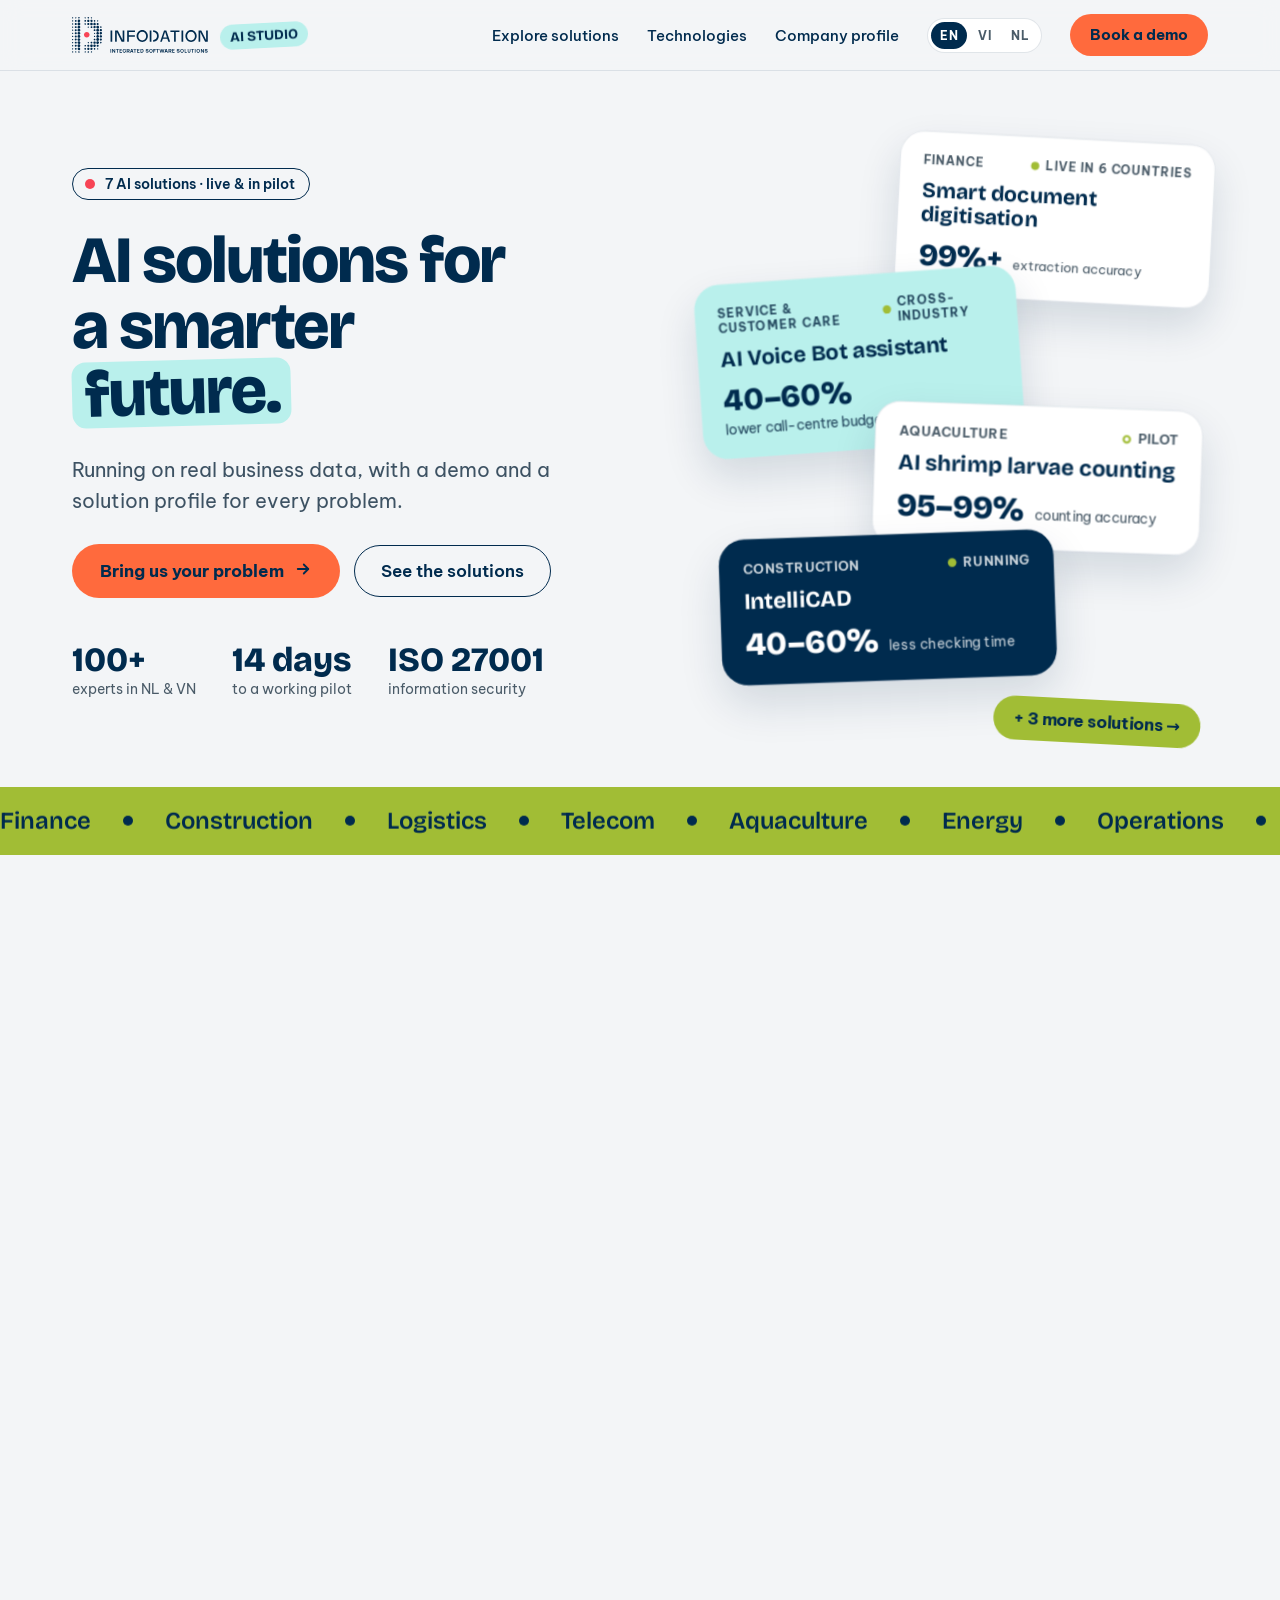
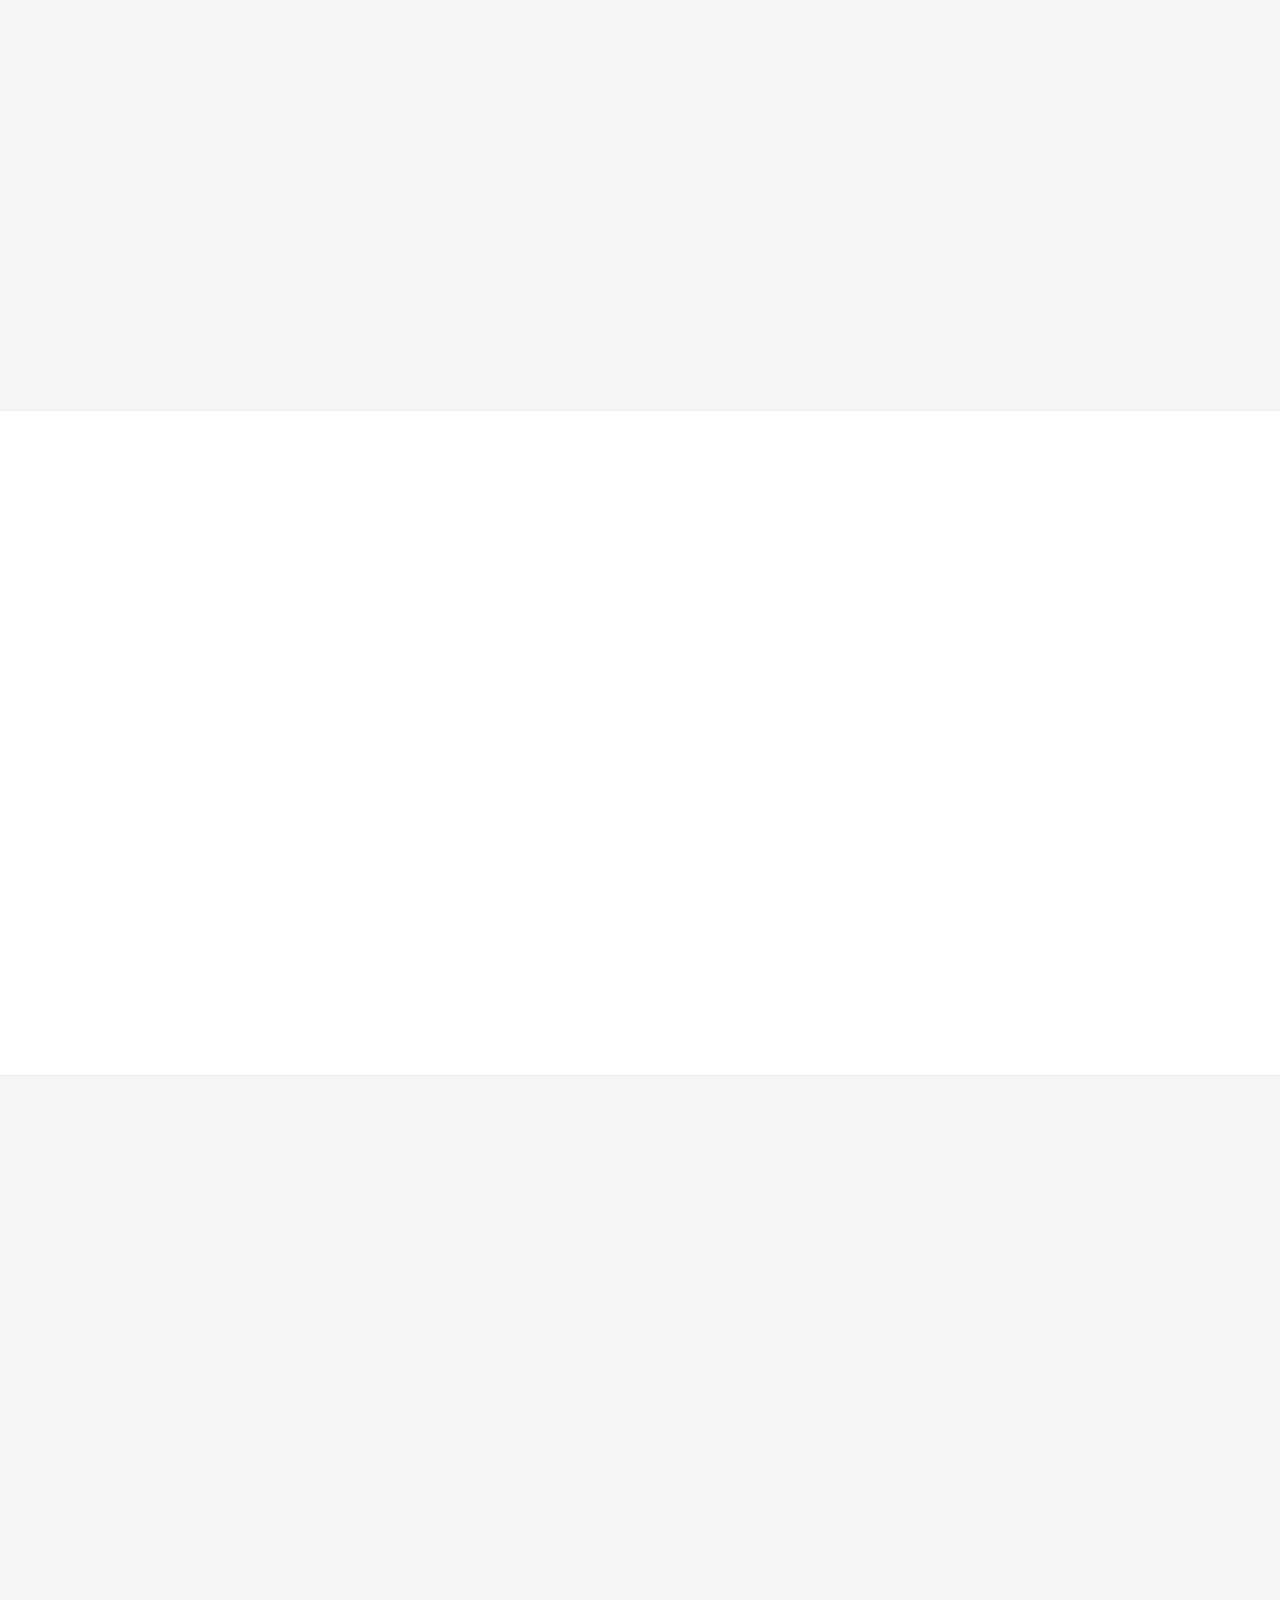
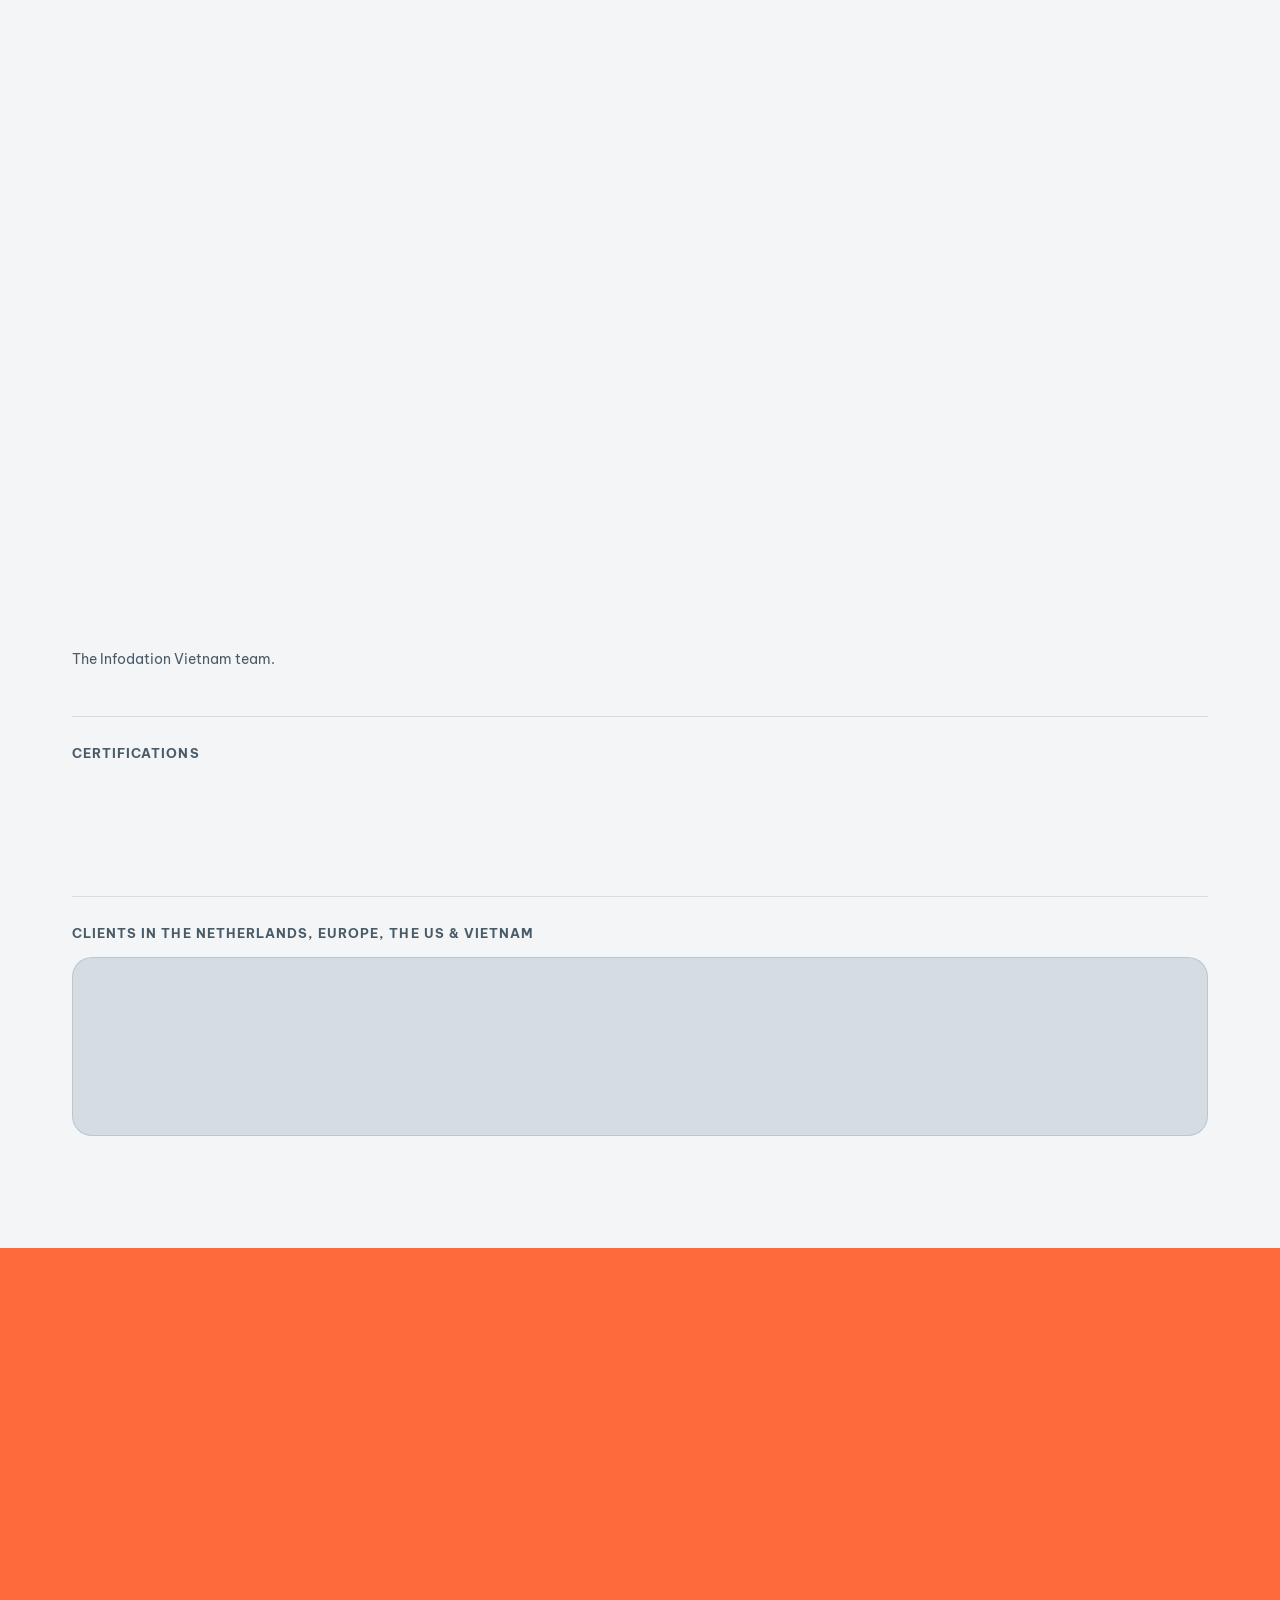
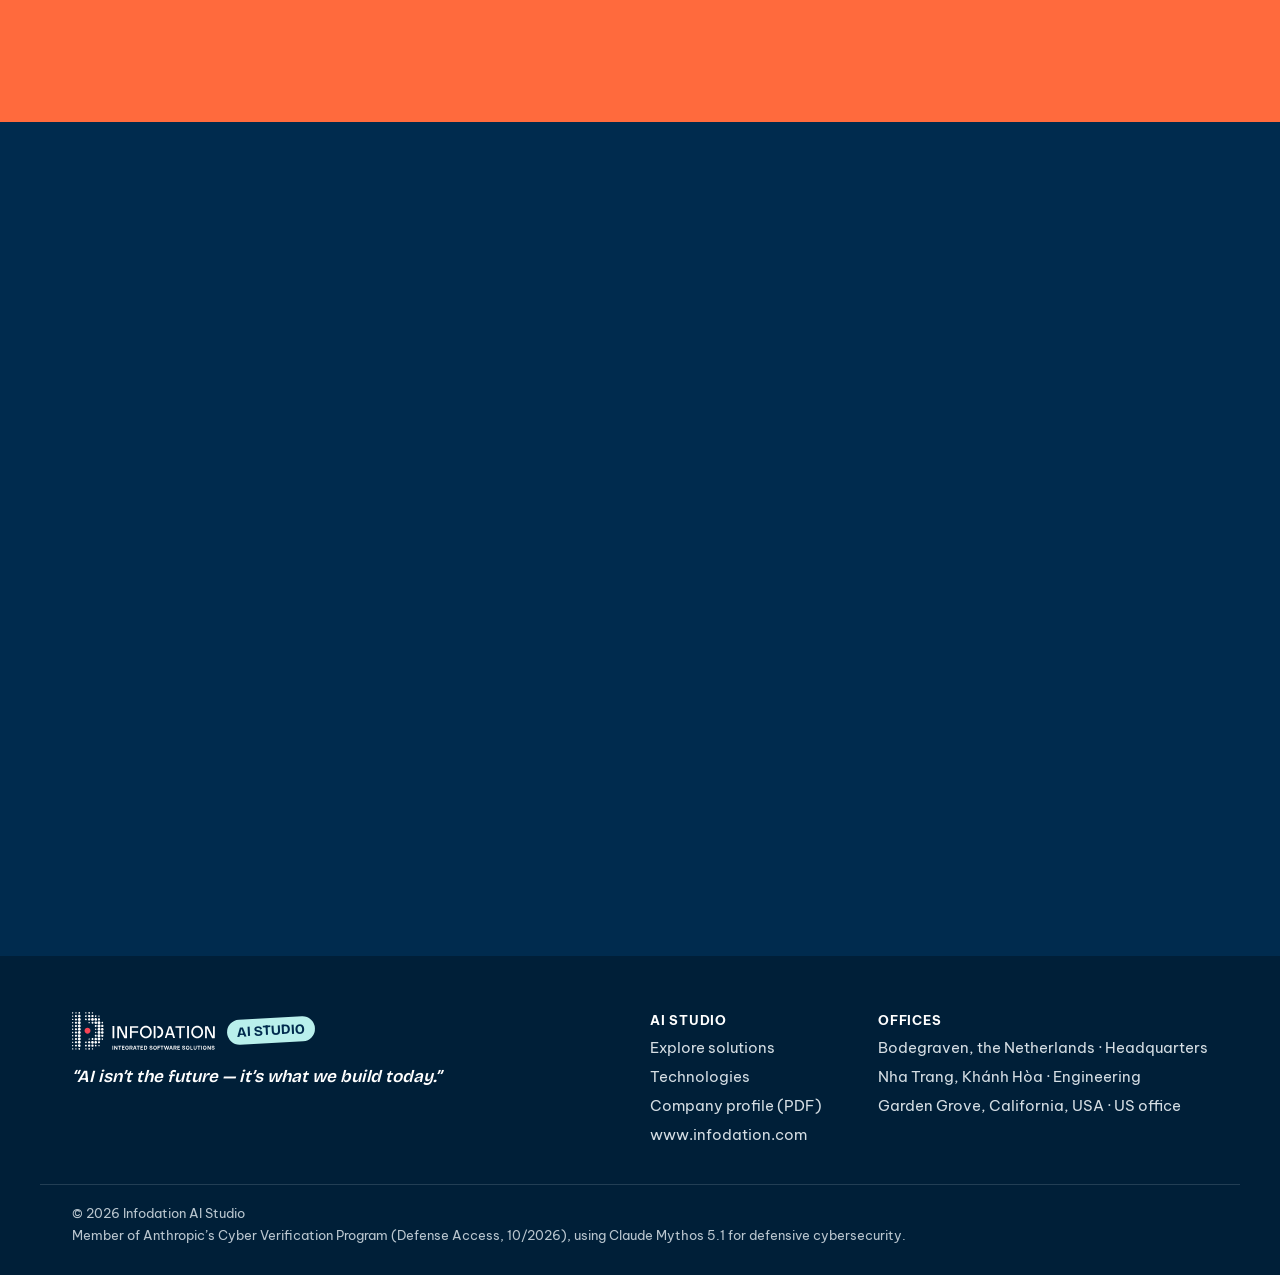
==== index.html @ 7009d22e "Infodation AI Studio website Static multi-page site built from the Redesign 3 design: home, solution" ====
<!DOCTYPE html>
<html lang="en" data-root="">
<head>
<meta charset="utf-8">
<meta name="viewport" content="width=device-width, initial-scale=1">
<title data-i18n="meta.home">Infodation AI Studio</title>
<meta name="description" data-i18n-attr="content:meta.desc" content="">
<link rel="preconnect" href="https://fonts.googleapis.com">
<link rel="preconnect" href="https://fonts.gstatic.com" crossorigin>
<link rel="stylesheet" href="https://fonts.googleapis.com/css2?family=Be+Vietnam+Pro:wght@400;500;600;700&family=Bricolage+Grotesque:opsz,wght@12..96,400;12..96,600;12..96,700;12..96,800&family=JetBrains+Mono:wght@500;700&display=swap">
<link rel="stylesheet" href="assets/css/main.css">
<script src="assets/js/palettes.js"></script>
<script src="assets/js/config.js"></script>
<script src="assets/js/theme.js"></script>
</head>
<body>
<div class="page">
<div data-layout="header"></div>

<main id="main">
<!-- HERO -->
<section id="top" class="wrap hero">
  <div class="hero-copy">
    <div class="badge intro" style="--i:0"><span class="dot"></span><span data-i18n="hero.badge" data-i18n-vars='{"n":7}'></span></div>
    <h1 class="h1 intro" style="--i:1" data-i18n="hero.title"></h1>
    <p class="hero-lead intro" style="--i:2" data-i18n="hero.lead"></p>
    <div class="row intro" style="--i:3">
      <a href="#contact" class="btn btn-accent btn-lg"><span data-i18n="hero.cta"></span><span data-icon="arrow"></span></a>
      <a href="#solutions" class="btn btn-outline btn-lg" data-i18n="hero.cta2"></a>
    </div>
    <div class="stats intro" style="--i:4">
      <div><div class="stat-v" data-i18n="hero.s1v"></div><div class="stat-l" data-i18n="hero.s1l"></div></div>
      <div><div class="stat-v" data-i18n="hero.s2v"></div><div class="stat-l" data-i18n="hero.s2l"></div></div>
      <div><div class="stat-v" data-i18n="hero.s3v"></div><div class="stat-l" data-i18n="hero.s3l"></div></div>
    </div>
  </div>
  <div class="stack" data-stack data-i18n-attr="aria-label:hero.stackLabel" role="group">
    <div class="stack-inner" id="hero-stack"></div>
  </div>
</section>

<!-- INDUSTRY MARQUEE -->
<section class="mq" data-i18n-attr="aria-label:industriesLabel" data-asm="unfold" data-asm-start="1.05" data-asm-end=".8">
  <div class="mq-track" id="marquee"></div>
</section>

<!-- PROBLEM → SOLUTION -->
<section id="solutions" class="wrap sec">
  <div class="sec-head">
    <h2 class="h2" data-split data-i18n="problem.title"></h2>
    <p class="lead" data-asm="right" data-i18n="problem.lead"></p>
  </div>
  <div class="grid-cards asm-stage" id="home-cards" data-asm-stagger=".09"></div>
  <div class="bar-cta" data-asm="rise">
    <span data-i18n="problem.seeAll" data-i18n-vars='{"n":7}'></span>
    <a href="solutions.html" class="btn btn-ink btn-md" data-i18n="problem.explore"></a>
  </div>
</section>

<!-- HOW WE WORK -->
<section id="how" class="band-white">
  <div class="wrap sec" style="gap:56px">
    <div class="sec-head">
      <h2 class="h2" data-split data-i18n="how.title"></h2>
      <p class="lead" style="max-width:420px;flex:1 1 340px" data-asm="right" data-i18n="how.lead"></p>
    </div>
    <ol class="steps asm-stage" id="steps" data-asm-stagger=".1"></ol>
  </div>
</section>

<!-- COMPANY PROFILE -->
<section id="profile" class="wrap sec">
  <div class="profile-row">
    <div class="profile-copy">
      <span class="eyebrow" data-asm="rise" data-i18n="profile.eyebrow"></span>
      <h2 class="h2" data-split data-i18n="profile.title"></h2>
      <p data-asm="rise" data-i18n="profile.lead"></p>
      <div class="partners asm-stage" id="partners" data-asm-stagger=".07"></div>
    </div>
    <div class="doc-card lift" data-asm="right" data-tilt="5">
      <a class="doc-cover" id="doc-cover" data-doc="company-profile" target="_blank" rel="noopener" data-asm="book" data-asm-delay=".25">
        <img src="assets/img/company-profile-cover.jpg" width="170" height="240" data-i18n-attr="alt:profile.coverAlt" alt="">
      </a>
      <div class="doc-copy">
        <span class="doc-title" data-i18n="profile.cardTitle"></span>
        <span class="doc-text" data-i18n="profile.cardText"></span>
        <div class="row" style="gap:10px;padding-top:4px">
          <a class="btn btn-accent btn-sm" id="doc-view" data-doc="company-profile" target="_blank" rel="noopener" data-i18n="profile.viewOnline"></a>
          <a class="btn btn-ghost btn-sm" id="doc-dl" data-doc="company-profile" download><span data-i18n="profile.download"></span><span data-doc-size="company-profile"></span></a>
        </div>
      </div>
    </div>
  </div>

  <div class="offices asm-stage" data-asm-stagger=".22">
    <div class="office" data-asm="swingL" data-asm-end=".55"><span data-icon="pin"></span><div><div class="office-n" data-i18n="how.o1n"></div><div class="office-s" data-i18n="how.o1s"></div></div></div>
    <div class="office" data-asm="zoom" data-asm-end=".55"><span data-icon="pin"></span><div><div class="office-n" data-i18n="how.o2n"></div><div class="office-s" data-i18n="how.o2s"></div></div></div>
    <div class="office" data-asm="swing" data-asm-end=".55"><span data-icon="pin"></span><div><div class="office-n" data-i18n="how.o3n"></div><div class="office-s" data-i18n="how.o3s"></div></div></div>
  </div>

  <figure class="team">
    <img src="assets/img/team.jpg" width="1889" height="839" loading="lazy" data-asm="screen" data-asm-end=".45" data-i18n-attr="alt:profile.teamAlt" alt="">
    <figcaption data-i18n="profile.caption"></figcaption>
  </figure>

  <div class="sub-block">
    <span class="eyebrow" data-i18n="profile.certs"></span>
    <div class="certs" id="certs" data-asm-stagger=".08"></div>
  </div>

  <div class="sub-block">
    <span class="eyebrow" data-i18n="profile.clients"></span>
    <div class="clients" id="clients" data-asm-stagger=".04"></div>
  </div>
</section>

<!-- VISION · MISSION · TAGLINE -->
<section class="vision">
  <div class="wrap inner">
    <div style="flex:1 1 480px;display:flex;flex-direction:column;gap:28px">
      <p class="tagline" data-split data-i18n="vision.tagline"></p>
      <a href="#contact" class="btn btn-ink btn-lg" style="align-self:flex-start" data-asm="rise" data-i18n="vision.cta"></a>
    </div>
    <div class="asm-stage" style="flex:1 1 420px;display:flex;flex-direction:column;gap:32px" data-asm-stagger=".12">
      <div class="vm" data-asm="swing"><span class="vm-t" data-i18n="vision.vT"></span><span class="vm-x" data-i18n="vision.vX"></span></div>
      <div class="vm" data-asm="swing"><span class="vm-t" data-i18n="vision.mT"></span><span class="vm-x" data-i18n="vision.mX"></span></div>
    </div>
  </div>
</section>

<!-- CTA + FORM -->
<section id="contact" class="contact">
  <div class="wrap inner">
    <div class="contact-copy">
      <h2 class="h2" data-split data-i18n="contact.title"></h2>
      <p data-asm="rise" data-i18n="contact.lead"></p>
      <ul class="checks asm-stage" data-asm-stagger=".1">
        <li data-asm="left"><span data-icon="check"></span><span data-i18n="contact.b1"></span></li>
        <li data-asm="left"><span data-icon="check"></span><span data-i18n="contact.b2"></span></li>
        <li data-asm="left"><span data-icon="check"></span><span data-i18n="contact.b3"></span></li>
      </ul>
      <div class="reach" data-asm="rise">
        <div><div class="reach-l" data-i18n="contact.email"></div><a href="mailto:sales@infodation.com">sales@infodation.com</a></div>
        <div><div class="reach-l" data-i18n="contact.phone"></div><a href="tel:+842583526477">(+84) 25 8352 6477</a></div>
      </div>
    </div>

    <form class="form" id="contact-form" novalidate data-asm="right" data-asm-end=".5">
      <h3 data-i18n="contact.formTitle"></h3>
      <label><span data-i18n="contact.name"></span><input type="text" name="name" autocomplete="name" required></label>
      <label><span data-i18n="contact.workEmail"></span><input type="email" name="email" autocomplete="email" required></label>
      <label><span data-i18n="contact.problem"></span><select name="problem" id="problem-select"></select></label>
      <label><span data-i18n="contact.bottleneck"></span><textarea name="bottleneck" rows="4"></textarea></label>
      <div class="form-msg" role="status" aria-live="polite"></div>
      <button type="submit" class="btn btn-accent" data-i18n="contact.submit"></button>
      <span class="form-note" data-i18n="contact.note"></span>
    </form>
  </div>
</section>
</main>

<div data-layout="footer"></div>
</div>

<script src="assets/js/i18n/en.js"></script>
<script src="assets/js/i18n/vi.js"></script>
<script src="assets/js/i18n/nl.js"></script>
<script src="assets/js/i18n.js"></script>
<script src="assets/js/data/solutions.js"></script>
<script src="assets/js/docs.js"></script>
<script src="assets/js/layout.js"></script>
<script src="assets/js/motion.js"></script>
<script src="assets/js/pages/home.js"></script>
<script src="assets/js/app.js"></script>
</body>
</html>
---- assets/css/main.css ----
/* Infodation AI Studio — styles transcribed from "Redesign 3".
 * Colors come from CSS variables set by theme.js (defaults below = original design).
 */
:root {
  --ink: #002B4E; --ink-rgb: 0,43,78; --accent: #FF6A3D; --pop: #B9F0EC; --note: #F74455; --live: #A1BD35;
  --bg: #F3F5F7; --surface: #FFFFFF; --ink-deep: #001F38;
  --text-2: #3D5263; --text-3: #4A5B68; --pop-text: #24485F;
  --on-ink-1: #D5DEE4; --on-ink-2: #C9D3DA; --on-ink-3: #B9C6CF; --chip: #E6EBEF; --client: #5A6B78;
  --line: rgba(var(--ink-rgb), .10);
  --line-2: rgba(var(--ink-rgb), .12);
  --line-3: rgba(var(--ink-rgb), .08);
  --shadow: 0 18px 40px rgba(var(--ink-rgb), .14);
  /* blueprint (solution pages) */
  --bp: #0E1A27; --bp-2: #13202E; --bp-text: #EAF0F6; --bp-m1: #C3CFDB; --bp-m2: #A7B6C6; --bp-m3: #7F93A8;
  --amber: #F5B13D; --blue: #3D63FF; --rust: #C2451F; --bp-grid: rgba(140,175,220,.07); --bp-line: rgba(140,175,220,.28);
  --f-display: 'Bricolage Grotesque', system-ui, sans-serif;
  --f-body: 'Be Vietnam Pro', system-ui, sans-serif;
  --f-mono: 'JetBrains Mono', ui-monospace, monospace;
}

*, *::before, *::after { box-sizing: border-box; }
html { scroll-behavior: smooth; -webkit-text-size-adjust: 100%; }
body { margin: 0; background: var(--bg); color: var(--ink); font-family: var(--f-body); min-height: 100vh; }
body.bp-page { background: var(--bp); }
img { max-width: 100%; }
[hidden] { display: none !important; }
[id] { scroll-margin-top: 88px; }
h1, h2, h3 { text-wrap: balance; }
p, span, strong, li { text-wrap: pretty; }
a { color: var(--ink); }
a:hover { color: var(--ink-deep); }
a:focus-visible, button:focus-visible, input:focus-visible, select:focus-visible, textarea:focus-visible {
  outline: 2.5px solid var(--accent); outline-offset: 3px; border-radius: 10px;
}
.sr-only { position: absolute; width: 1px; height: 1px; overflow: hidden; clip: rect(0 0 0 0); white-space: nowrap; }
.skip { position: absolute; left: 16px; top: -60px; z-index: 100; background: var(--accent); color: var(--ink); padding: 10px 16px; border-radius: 999px; font-weight: 700; text-decoration: none; }
.skip:focus { top: 12px; }

.page { font-family: var(--f-body); color: var(--ink); background: var(--bg); min-height: 100vh; overflow-x: clip; }
.wrap { max-width: 1200px; margin: 0 auto; padding-left: 32px; padding-right: 32px; }
.display { font-family: var(--f-display); }
.mono { font-family: var(--f-mono); }

/* ---------- type ---------- */
.h1 { margin: 0; font-family: var(--f-display); font-weight: 800; font-size: clamp(42px, 5.2vw, 66px); line-height: 1; letter-spacing: -.03em; }
.h2 { margin: 0; font-family: var(--f-display); font-weight: 800; font-size: clamp(34px, 4vw, 52px); line-height: 1.04; letter-spacing: -.025em; }
.h2-sm { margin: 0; font-family: var(--f-display); font-weight: 800; font-size: clamp(30px, 3.4vw, 44px); line-height: 1.06; letter-spacing: -.02em; }
.lead { margin: 0; font-size: 17px; line-height: 1.6; color: var(--text-2); }
.eyebrow { font-size: 13px; font-weight: 700; letter-spacing: .08em; text-transform: uppercase; color: var(--text-3); }
.hl { background: var(--pop); padding: 0 10px; border-radius: 12px; -webkit-box-decoration-break: clone; box-decoration-break: clone; }
.hl-hero { background: var(--pop); padding: 0 12px; border-radius: 14px; display: inline-block; rotate: -1.5deg; }
.c-pop { color: var(--pop); }
.c-accent { color: var(--accent); }

/* ---------- buttons ---------- */
.btn { text-decoration: none; font-weight: 700; border-radius: 999px; display: inline-flex; align-items: center; gap: 10px; transition: transform .2s ease, translate .2s ease, rotate .2s ease; border: 0; cursor: pointer; font-family: inherit; line-height: 1.2; }
.btn:hover { translate: 0 -2px; rotate: -1deg; }
.btn-accent { background: var(--accent); color: var(--ink); }
.btn-accent:hover { color: var(--ink); }
.btn-ink { background: var(--ink); color: #FFFFFF; }
.btn-ink:hover { color: #FFFFFF; }
.btn-live { background: var(--live); color: var(--ink); }
.btn-white { background: #FFFFFF; color: var(--bp); }
.btn-outline { color: var(--ink); font-weight: 600; border: 1.5px solid var(--ink); background: transparent; }
.btn-ghost { color: #FFFFFF; font-weight: 600; border: 1.5px solid rgba(255,255,255,.5); background: transparent; }
.btn-ghost:hover { color: #FFFFFF; }
.btn-lg { font-size: 17px; padding: 16px 28px; }
.btn-outline.btn-lg { padding: 15px 26px; }
.btn-md { font-size: 16px; padding: 13px 22px; }
.btn-sm { font-size: 15px; padding: 11px 18px; }
.btn-ghost.btn-sm { padding: 10px 16px; }
.btn-nav { font-size: 15px; padding: 12px 20px; }

/* ---------- header ---------- */
.site-header { position: sticky; top: 0; z-index: 30; background: rgba(243,245,247,.92); background: color-mix(in srgb, var(--bg) 92%, transparent); border-bottom: 1px solid var(--line); -webkit-backdrop-filter: blur(10px); backdrop-filter: blur(10px); }
.site-header .bar { display: flex; flex-wrap: wrap; align-items: center; justify-content: space-between; gap: 16px; padding-top: 14px; padding-bottom: 14px; }
.brand { display: flex; align-items: center; gap: 12px; text-decoration: none; }
.brand img { height: 36px; width: auto; display: block; }
.studio-tag { font-family: var(--f-display); font-weight: 700; font-size: 14px; color: var(--ink); background: var(--pop); padding: 4px 10px; border-radius: 999px; rotate: -3deg; display: inline-block; white-space: nowrap; }
.footer .studio-tag, .bp-header .studio-tag { color: #002B4E; background: #B9F0EC; }
.main-nav { display: flex; flex-wrap: wrap; align-items: center; gap: 28px; font-size: 15px; font-weight: 500; }
.main-nav > a:not(.btn) { text-decoration: none; }
.main-nav > a[aria-current="page"], .main-nav > a[aria-current="location"] { font-weight: 700; border-bottom: 2px solid var(--accent); padding-bottom: 2px; }
.lang { display: inline-flex; align-items: center; gap: 2px; padding: 3px; border-radius: 999px; border: 1.5px solid var(--line-2); background: var(--surface); }
.lang button { font: inherit; font-size: 12px; font-weight: 700; letter-spacing: .04em; border: 0; background: transparent; color: var(--text-3); padding: 6px 9px; border-radius: 999px; cursor: pointer; }
.lang button[aria-pressed="true"] { background: var(--ink); color: #FFFFFF; }
.menu-btn { display: none; font: inherit; font-weight: 700; font-size: 14px; border: 1.5px solid var(--ink); border-radius: 999px; background: transparent; color: var(--ink); padding: 9px 14px; cursor: pointer; }

/* blueprint header */
.bp-header { background: rgba(14,26,39,.94); border-bottom: 1px solid rgba(140,175,220,.16); }
.bp-header .brand img { height: 34px; }
.bp-header .main-nav { gap: 26px; }
.bp-header .main-nav > a:not(.btn) { color: var(--bp-text); }
.bp-header .main-nav > a.back { color: var(--bp-m1); }
.bp-header .btn-accent { color: var(--bp); }
.bp-header .lang { background: transparent; border-color: rgba(255,255,255,.25); }
.bp-header .lang button { color: var(--bp-m1); }
.bp-header .lang button[aria-pressed="true"] { background: #FFFFFF; color: var(--bp); }
.bp-header .menu-btn { color: #FFFFFF; border-color: rgba(255,255,255,.5); }

@media (max-width: 920px) {
  .menu-btn { display: inline-flex; }
  .main-nav { display: none; width: 100%; flex-direction: column; align-items: flex-start; gap: 16px; padding: 8px 0 12px; }
  .site-header.open .main-nav { display: flex; }
}

/* ---------- hero (home) ---------- */
.hero { display: flex; flex-wrap: wrap; gap: 56px; align-items: center; padding-top: 72px; padding-bottom: 64px; }
.hero-copy { flex: 1 1 520px; min-width: 0; display: flex; flex-direction: column; gap: 28px; }
.badge { display: inline-flex; align-self: flex-start; align-items: center; gap: 10px; border: 1.5px solid var(--ink); border-radius: 999px; padding: 6px 14px 6px 8px; font-size: 14px; font-weight: 600; }
.dot { width: 10px; height: 10px; border-radius: 999px; display: inline-block; flex: none; }
.badge .dot { background: var(--note); margin-left: 4px; }
.hero-lead { margin: 0; font-size: 20px; line-height: 1.55; max-width: 540px; color: var(--text-2); }
.row { display: flex; flex-wrap: wrap; gap: 14px; align-items: center; }
.stats { display: flex; flex-wrap: wrap; gap: 36px; padding-top: 12px; }
.stat-v { font-family: var(--f-display); font-weight: 800; font-size: 34px; }
.stat-l { font-size: 14px; color: var(--text-3); }

.stack { flex: 1 1 440px; min-width: 0; position: relative; height: 580px; perspective: 1400px; }
.stack-inner { position: absolute; inset: 0; transform-style: preserve-3d; }
.scard { position: absolute; width: 62%; min-width: 230px; text-decoration: none; border-radius: 24px; padding: 20px 22px; box-shadow: var(--shadow); display: flex; flex-direction: column; gap: 10px; color: var(--ink); background: var(--surface); border: 1px solid var(--line); transition: box-shadow .25s ease; }
.scard:hover { box-shadow: 0 30px 60px rgba(var(--ink-rgb), .22); }
.scard.c1 { top: 0; right: 0; rotate: 3deg; z-index: 1; }
.scard.c2 { top: 138px; left: 0; rotate: -4deg; z-index: 2; background: var(--pop); border: 0; }
.scard.c3 { top: 264px; right: 4%; rotate: 2deg; z-index: 3; }
.scard.c4 { top: 384px; left: 6%; rotate: -2deg; z-index: 4; background: var(--ink); color: #FFFFFF; border: 0; }
.scard.c4:hover { color: #FFFFFF; }
.scard-top { display: flex; justify-content: space-between; align-items: center; gap: 10px; font-size: 12px; font-weight: 700; letter-spacing: .06em; text-transform: uppercase; color: var(--text-3); }
.c2 .scard-top, .c2 .scard-lab { color: var(--pop-text); }
.c4 .scard-top, .c4 .scard-lab { color: var(--on-ink-2); }
.scard-status { display: inline-flex; align-items: center; gap: 6px; }
.scard-status .dot { width: 8px; height: 8px; background: var(--live); }
.scard-status .dot.ring { background: transparent; border: 2px solid var(--live); }
.scard-name { font-family: var(--f-display); font-weight: 700; font-size: 21px; line-height: 1.15; }
.scard-metric { display: flex; flex-wrap: wrap; align-items: baseline; gap: 2px 10px; }
.scard-v { font-family: var(--f-display); font-weight: 800; font-size: 30px; white-space: nowrap; }
.scard-lab { font-size: 13px; color: var(--text-3); }
.stack-more { position: absolute; bottom: 8px; right: 6%; z-index: 5; rotate: 3deg; }

/* ---------- marquee ---------- */
.mq { overflow: hidden; background: var(--live); color: var(--ink); padding: 20px 0; transform-origin: 50% 0; }
.mq-track { display: flex; width: max-content; animation: mq 38s linear infinite; }
.mq:hover .mq-track { animation-play-state: paused; }
.mq-set { display: flex; align-items: center; gap: 32px; padding-right: 32px; font-family: var(--f-display); font-weight: 600; font-size: 24px; white-space: nowrap; }
.mq-set .dot { background: var(--ink); }
@keyframes mq { to { transform: translateX(-50%); } }

/* ---------- sections ---------- */
.sec { padding-top: 112px; padding-bottom: 112px; display: flex; flex-direction: column; gap: 48px; }
.sec-head { display: flex; flex-wrap: wrap; gap: 24px 48px; align-items: flex-end; justify-content: space-between; }
.sec-head > .h2 { flex: 1 1 560px; }
.sec-head > .lead { flex: 1 1 320px; max-width: 380px; }
.sec-head > .lead strong { color: var(--ink); display: block; margin-top: 10px; }
.band-white { background: var(--surface); border-top: 1px solid var(--line-3); border-bottom: 1px solid var(--line-3); }

.grid-cards { display: grid; grid-template-columns: repeat(auto-fit, minmax(300px, 1fr)); gap: 16px; }
.grid-fill { display: grid; grid-template-columns: repeat(auto-fill, minmax(300px, 1fr)); gap: 16px; }

/* featured card */
.featured { grid-column: 1 / -1; background: var(--ink); color: #FFFFFF; border-radius: 32px; padding: 36px; display: flex; flex-wrap: wrap; gap: 32px 48px; align-items: center; position: relative; }
.featured-copy { flex: 1 1 340px; display: flex; flex-direction: column; gap: 14px; }
.meta { display: flex; flex-wrap: wrap; gap: 10px; align-items: center; font-size: 12px; font-weight: 700; letter-spacing: .06em; text-transform: uppercase; color: var(--text-3); }
.featured .meta { color: var(--on-ink-2); }
.num { font-family: var(--f-display); font-weight: 800; font-size: 20px; color: var(--note); letter-spacing: 0; }
.pill-live { background: var(--live); color: var(--ink); padding: 4px 10px; border-radius: 999px; }
.featured h3 { margin: 0; font-family: var(--f-display); font-weight: 800; font-size: 44px; line-height: 1; }
.featured p { margin: 0; font-size: 17px; line-height: 1.5; color: var(--on-ink-1); }
.featured p strong { color: #FFFFFF; display: block; margin-top: 6px; }
.featured .link-light { color: #FFFFFF; font-weight: 600; font-size: 15px; }
.featured-stats { flex: 1 1 440px; display: grid; grid-template-columns: repeat(3, minmax(0, 1fr)); gap: 10px; transform-style: preserve-3d; }
.fstat { background: rgba(255,255,255,.08); border-radius: 18px; padding: 18px 16px; display: flex; flex-direction: column; gap: 6px; }
.fstat-v { font-family: var(--f-display); font-weight: 800; font-size: 30px; white-space: nowrap; }
.fstat-l { font-size: 13px; line-height: 1.4; color: var(--on-ink-2); }

/* solution card */
.card { background: var(--surface); color: var(--ink); border: 1px solid var(--line); border-radius: 24px; padding: 24px; display: flex; flex-direction: column; gap: 10px; min-height: 230px; position: relative; text-decoration: none; }
.card.tall { min-height: 250px; }
.card.dark { background: var(--ink); color: #FFFFFF; }
.card.dark .meta, .card.dark .card-pain, .card.dark .chip-lab, .card.dark .pending { color: var(--on-ink-2); }
.card h2, .card h3 { margin: 0; font-family: var(--f-display); font-weight: 800; font-size: 23px; line-height: 1.15; }
.card-pain { margin: 0; font-size: 15px; line-height: 1.5; color: var(--text-2); }
.card-foot { margin-top: auto; padding-top: 14px; border-top: 1px solid var(--line-3); display: flex; flex-wrap: wrap; justify-content: space-between; align-items: center; gap: 10px; }
.card.dark .card-foot { border-top-color: rgba(255,255,255,.14); }
.chip { display: inline-flex; align-items: baseline; gap: 6px; background: var(--bg); border-radius: 999px; padding: 6px 12px; }
.card.dark .chip { background: rgba(255,255,255,.10); }
.chip strong { font-family: var(--f-display); font-size: 17px; white-space: nowrap; }
.chip-lab { font-size: 12px; color: var(--text-3); }
.pending { font-size: 13px; color: var(--text-3); }
.card-cta { font-weight: 700; font-size: 15px; text-decoration: none; color: inherit; }
.card.dark .card-cta, .card.dark .card-cta:hover { color: #FFFFFF; }
.card-link::after { content: ''; position: absolute; inset: 0; border-radius: inherit; }

.lift { transition: translate .25s ease, rotate .25s ease, box-shadow .25s ease; }
.lift:hover { translate: 0 -4px; rotate: -.4deg; box-shadow: 0 16px 32px rgba(var(--ink-rgb), .12); }

.bar-cta { display: flex; flex-wrap: wrap; justify-content: space-between; align-items: center; gap: 16px; background: var(--surface); border: 1px solid var(--line); border-radius: 24px; padding: 22px 26px; }
.bar-cta > span { font-size: 17px; }

/* how we work */
.offices { display: flex; flex-wrap: wrap; justify-content: center; gap: 12px; margin-bottom: -24px; perspective: 1200px; }
.office { display: flex; align-items: center; gap: 10px; background: var(--surface); border: 1px solid var(--line); border-radius: 16px; padding: 12px 16px; }
.office-n { font-weight: 700; font-size: 15px; }
.office-s { font-size: 13px; color: var(--text-3); }
.steps { list-style: none; margin: 0; padding: 0; display: grid; grid-template-columns: repeat(auto-fit, minmax(240px, 1fr)); gap: 16px; }
.step { background: var(--bg); border-radius: 24px; padding: 26px; display: flex; flex-direction: column; gap: 12px; }
.step-top { display: flex; justify-content: space-between; align-items: center; }
.step-n { width: 44px; height: 44px; border-radius: 999px; background: var(--live); color: var(--ink); font-family: var(--f-display); font-weight: 800; font-size: 18px; display: inline-flex; align-items: center; justify-content: center; }
.step-t { font-size: 13px; font-weight: 700; background: var(--chip); color: var(--ink); padding: 6px 12px; border-radius: 999px; }
.step-t.pop { background: var(--pop); }
.step h3 { margin: 0; font-family: var(--f-display); font-weight: 800; font-size: 26px; }
.step h3 span { font-weight: 500; font-size: 18px; color: var(--text-3); }
.step p { margin: 0; font-size: 15px; line-height: 1.55; color: var(--text-2); }

/* profile */
.profile-row { display: flex; flex-wrap: wrap; gap: 48px 64px; align-items: center; }
.profile-copy { flex: 1 1 520px; min-width: 0; display: flex; flex-direction: column; gap: 22px; }
.profile-copy > p { margin: 0; font-size: 18px; line-height: 1.6; color: var(--text-2); max-width: 540px; }
.partners { display: flex; flex-wrap: wrap; gap: 10px; }
.partner { background: var(--surface); border: 1px solid var(--line-2); border-radius: 999px; padding: 9px 16px; font-size: 14px; font-weight: 600; }
.doc-card { flex: 1 1 400px; min-width: 0; background: var(--ink); color: #FFFFFF; border-radius: 32px; padding: 32px; display: flex; flex-wrap: wrap; gap: 28px; align-items: center; perspective: 900px; }
.doc-cover { flex: 0 0 auto; display: block; border-radius: 10px; overflow: hidden; box-shadow: 0 18px 36px rgba(0,0,0,.35); rotate: -3deg; transform-origin: 0 50%; }
.doc-cover img { display: block; width: 170px; height: auto; }
.doc-copy { flex: 1 1 200px; display: flex; flex-direction: column; gap: 14px; }
.doc-title { font-family: var(--f-display); font-weight: 800; font-size: 26px; line-height: 1.1; }
.doc-text { font-size: 14px; line-height: 1.5; color: var(--on-ink-2); }
.team { margin: 0; display: flex; flex-direction: column; gap: 10px; perspective: 1600px; }
.team img { width: 100%; height: auto; aspect-ratio: 1889 / 839; object-fit: cover; border-radius: 32px; display: block; transform-origin: 50% 100%; }
.team figcaption { font-size: 14px; color: var(--text-3); }
.sub-block { display: flex; flex-direction: column; gap: 16px; border-top: 1px solid var(--line-2); padding-top: 28px; }
.certs { display: grid; grid-template-columns: repeat(auto-fit, minmax(200px, 1fr)); gap: 12px; perspective: 1000px; }
.cert { background: var(--surface); border: 1.5px solid rgba(var(--ink-rgb), .18); border-radius: 18px; padding: 16px 18px; display: flex; gap: 12px; align-items: center; }
.cert-n { font-weight: 700; font-size: 15px; }
.cert-s { font-size: 13px; color: var(--text-3); }
.clients { display: grid; grid-template-columns: repeat(5, minmax(0, 1fr)); gap: 1px; background: var(--line-2); border: 1px solid var(--line-2); border-radius: 20px; overflow: hidden; font-family: var(--f-display); font-weight: 700; font-size: 21px; color: var(--client); perspective: 900px; }
.clients > div { background: var(--bg); min-height: 88px; display: flex; align-items: center; justify-content: center; padding: 12px; text-align: center; transform-origin: 50% 0; backface-visibility: hidden; }
.clients > div.more { font-family: var(--f-body); font-weight: 600; font-size: 15px; color: var(--text-3); }
@media (max-width: 900px) { .clients { grid-template-columns: repeat(2, minmax(0, 1fr)); } }

/* vision band */
.vision { background: var(--accent); color: var(--ink); }
.vision .inner { padding-top: 112px; padding-bottom: 112px; display: flex; flex-wrap: wrap; gap: 48px 72px; align-items: center; }
.tagline { margin: 0; font-family: var(--f-display); font-weight: 800; font-size: clamp(48px, 7vw, 96px); line-height: .95; letter-spacing: -.035em; }
.vm { display: flex; flex-direction: column; gap: 8px; }
.vm-t { font-family: var(--f-display); font-weight: 800; font-size: 26px; }
.vm-x { font-size: 18px; line-height: 1.55; font-weight: 500; }

/* contact */
.contact { background: var(--ink); color: #FFFFFF; }
.contact .inner { padding-top: 112px; padding-bottom: 112px; display: flex; flex-wrap: wrap; gap: 56px; align-items: flex-start; }
.contact-copy { flex: 1 1 440px; display: flex; flex-direction: column; gap: 24px; }
.contact-copy .h2 { font-size: clamp(36px, 4vw, 54px); }
.contact-copy > p { margin: 0; font-size: 18px; line-height: 1.6; color: var(--on-ink-1); max-width: 480px; }
.contact-copy > p span { display: block; margin-top: 10px; }
.checks { list-style: none; margin: 0; padding: 0; display: flex; flex-direction: column; gap: 12px; font-size: 16px; }
.checks li { display: flex; gap: 12px; align-items: center; }
.reach { display: flex; flex-wrap: wrap; gap: 28px; padding-top: 16px; border-top: 1px solid rgba(255,255,255,.18); }
.reach-l { font-size: 13px; color: var(--on-ink-3); }
.reach a { color: #FFFFFF; font-weight: 600; font-size: 17px; text-decoration: none; }
.reach a:hover, .person a:hover { text-decoration: underline; }
.form { flex: 1 1 420px; background: var(--surface); color: var(--ink); border-radius: 28px; padding: 32px; display: flex; flex-direction: column; gap: 18px; }
.form h3 { margin: 0; font-family: var(--f-display); font-weight: 800; font-size: 26px; }
.form label { display: flex; flex-direction: column; gap: 6px; font-size: 14px; font-weight: 600; }
.form input, .form select, .form textarea { font: inherit; font-weight: 400; padding: 13px 14px; border-radius: 12px; border: 1.5px solid rgba(var(--ink-rgb), .25); background: var(--bg); color: var(--ink); width: 100%; }
.form textarea { resize: vertical; }
.form .btn { justify-content: center; font-size: 17px; padding: 16px 24px; }
.form-note { font-size: 14px; color: var(--text-3); text-align: center; }
.form-msg { font-size: 14px; font-weight: 600; border-radius: 12px; padding: 12px 14px; display: none; }
.form-msg.ok { display: block; background: color-mix(in srgb, var(--live) 25%, white); color: var(--ink); }
.form-msg.err { display: block; background: #FFE3DC; color: #8A2A12; }

/* footer */
.footer { background: var(--ink-deep); color: var(--on-ink-1); }
.footer .top { padding-top: 56px; padding-bottom: 40px; display: flex; flex-wrap: wrap; gap: 40px; justify-content: space-between; }
.footer .brandcol { flex: 1 1 280px; display: flex; flex-direction: column; gap: 16px; }
.footer .brandcol img { height: 38px; width: auto; display: block; }
.quote { margin: 0; font-family: var(--f-display); font-weight: 600; font-style: italic; font-size: 17px; color: #FFFFFF; }
.fcols { display: flex; flex-wrap: wrap; gap: 56px; font-size: 15px; }
.fcol { display: flex; flex-direction: column; gap: 10px; }
.fcol-h { font-size: 13px; font-weight: 700; letter-spacing: .06em; text-transform: uppercase; color: #FFFFFF; }
.fcol a { color: var(--on-ink-1); text-decoration: none; }
.fcol a:hover { color: #FFFFFF; }
.footer .bottom { padding-top: 20px; padding-bottom: 32px; border-top: 1px solid rgba(213,222,228,.16); font-size: 13px; color: var(--on-ink-3); display: flex; flex-direction: column; gap: 6px; }
.footer .bottom a { color: var(--on-ink-3); }

/* ---------- marketplace ---------- */
.m-head { padding-top: 64px; padding-bottom: 28px; display: flex; flex-direction: column; gap: 18px; }
.crumb { font-size: 14px; color: var(--text-3); }
.crumb a { color: var(--text-3); text-decoration: none; }
.crumb b { color: var(--ink); font-weight: 600; }
.m-h1 { margin: 0; font-family: var(--f-display); font-weight: 800; font-size: clamp(40px, 5vw, 64px); line-height: 1; letter-spacing: -.03em; }
.m-h1 .hl { padding: 0 12px; border-radius: 14px; }
.controls { position: sticky; top: 65px; z-index: 5; background: color-mix(in srgb, var(--bg) 95%, transparent); border-bottom: 1px solid var(--line-3); }
.controls .inner { padding-top: 16px; padding-bottom: 16px; display: flex; flex-wrap: wrap; gap: 14px; align-items: center; }
.search { flex: 1 1 280px; max-width: 360px; display: flex; align-items: center; gap: 10px; background: var(--surface); border: 1.5px solid rgba(var(--ink-rgb), .2); border-radius: 999px; padding: 0 16px; }
.search:has(input:focus-visible) { outline: 2.5px solid var(--accent); outline-offset: 3px; }
.search input { flex: 1; min-width: 0; font: inherit; font-size: 15px; border: 0; background: transparent; padding: 12px 0; color: var(--ink); }
.search input:focus { outline: none; }
.filters { display: flex; flex-wrap: wrap; gap: 8px; }
.filters button { font: inherit; font-weight: 600; font-size: 14px; padding: 9px 14px; border-radius: 999px; cursor: pointer; border: 1.5px solid var(--ink); background: var(--surface); color: var(--ink); transition: background .2s, color .2s; }
.filters button[aria-pressed="true"] { background: var(--ink); color: #FFFFFF; }
.filters button span { opacity: .6; font-weight: 500; }
.results { padding-top: 28px; padding-bottom: 96px; display: flex; flex-direction: column; gap: 20px; }
.result-count { font-size: 14px; color: var(--text-3); }
.empty { background: var(--surface); border: 1.5px dashed rgba(var(--ink-rgb), .25); border-radius: 24px; padding: 40px; display: flex; flex-direction: column; gap: 12px; align-items: flex-start; }
.empty b { font-family: var(--f-display); font-weight: 800; font-size: 24px; }
.empty span { font-size: 16px; color: var(--text-2); }
.custom-cta { margin-top: 24px; background: var(--ink); color: #FFFFFF; border-radius: 28px; padding: 36px; display: flex; flex-wrap: wrap; gap: 20px 40px; align-items: center; justify-content: space-between; }
.custom-cta b { font-family: var(--f-display); font-weight: 800; font-size: 30px; line-height: 1.1; display: block; }
.custom-cta span { font-size: 16px; line-height: 1.55; color: var(--on-ink-1); }

/* ---------- solution detail (blueprint) ---------- */
.bp { background-color: var(--bp); background-image: linear-gradient(var(--bp-grid) 1px, transparent 1px), linear-gradient(90deg, var(--bp-grid) 1px, transparent 1px); background-size: 32px 32px; color: var(--bp-text); }
.paper { background-color: var(--bg); background-image: linear-gradient(rgba(var(--ink-rgb), .04) 1px, transparent 1px), linear-gradient(90deg, rgba(var(--ink-rgb), .04) 1px, transparent 1px); background-size: 32px 32px; }
.sheet { border: 1px solid var(--bp-line); position: relative; }
.sheet-cols { display: flex; justify-content: space-around; border-bottom: 1px solid var(--bp-line); font-family: var(--f-mono); font-size: 11px; color: var(--bp-m3); padding: 4px 0; }
.d-hero { padding: 48px 48px 40px; display: flex; flex-wrap: wrap; gap: 48px; align-items: center; }
.d-copy { flex: 1 1 460px; min-width: 0; display: flex; flex-direction: column; gap: 22px; }
.d-crumb { font-family: var(--f-mono); font-size: 12px; color: var(--bp-m2); text-transform: uppercase; }
.d-crumb a { color: var(--bp-m2); text-decoration: none; }
.d-crumb b { color: var(--bp-text); font-weight: 500; }
.d-eyebrow { font-family: var(--f-mono); font-size: 13px; font-weight: 700; letter-spacing: .18em; color: var(--accent); text-transform: uppercase; }
.d-h1 { margin: 0; font-family: var(--f-display); font-weight: 800; font-size: clamp(56px, 7.5vw, 104px); line-height: .95; letter-spacing: -.03em; color: #FFFFFF; }
.d-h1.long { font-size: clamp(44px, 5.6vw, 80px); }
.d-sub { margin: 0; font-family: var(--f-display); font-weight: 600; font-size: 28px; line-height: 1.2; color: #FFFFFF; }
.d-lead { margin: 0; font-size: 18px; line-height: 1.6; color: var(--bp-m1); }
.d-tools { font-family: var(--f-mono); font-size: 14px; font-weight: 700; color: var(--amber); }
.bp .btn-accent, .bp-cta .btn-accent { color: var(--bp); }
.d-fig { flex: 1 1 460px; min-width: 0; margin: 0; perspective: 1200px; }
.d-fig svg { width: 100%; height: auto; display: block; overflow: visible; }
.title-block-wrap { display: flex; justify-content: flex-end; padding: 0 48px 32px; }
.title-block { display: grid; grid-template-columns: repeat(3, minmax(0, 1fr)); border: 1px solid rgba(140,175,220,.4); font-size: 13px; width: 100%; max-width: 520px; }
.title-block > div { padding: 10px 14px; }
.title-block > div + div { border-left: 1px solid rgba(140,175,220,.4); }
.tb-l { font-family: var(--f-mono); font-size: 10px; color: var(--bp-m3); }
.tb-v { color: #FFFFFF; font-weight: 600; }
.tb-v.acc { color: var(--accent); font-weight: 700; }

.d-sec { padding-top: 104px; padding-bottom: 104px; display: flex; flex-direction: column; gap: 44px; }
.d-label { font-family: var(--f-mono); font-size: 13px; font-weight: 700; letter-spacing: .12em; color: var(--rust); text-transform: uppercase; }
.bp .d-label, .d-label.amber { color: var(--amber); }
.d-head { display: flex; flex-wrap: wrap; gap: 24px 48px; align-items: flex-end; justify-content: space-between; }
.d-head > div { flex: 1 1 560px; display: flex; flex-direction: column; gap: 14px; }
.d-head > p { margin: 0; flex: 1 1 340px; max-width: 420px; font-size: 17px; line-height: 1.6; color: var(--text-2); }
.d-head > p span { display: block; margin-top: 10px; }
.bp .d-head > p { color: var(--bp-m2); font-size: 16px; }
.bp .h2 { color: #FFFFFF; }
.tasks { display: grid; grid-template-columns: repeat(auto-fit, minmax(250px, 1fr)); gap: 16px; perspective: 1400px; }
.task { background: var(--surface); border: 1px solid rgba(var(--ink-rgb), .14); border-radius: 6px; display: flex; flex-direction: column; }
.task-top { display: flex; justify-content: space-between; align-items: center; border-bottom: 1px solid rgba(var(--ink-rgb), .14); padding: 10px 16px; font-family: var(--f-mono); font-size: 11px; color: var(--text-3); }
.task-body { padding: 22px 20px 24px; display: flex; flex-direction: column; gap: 12px; }
.task-n { font-family: var(--f-display); font-weight: 800; font-size: 30px; color: var(--rust); }
.task h3 { margin: 0; font-family: var(--f-display); font-weight: 700; font-size: 21px; line-height: 1.2; }
.task p { margin: 0; font-size: 15px; line-height: 1.55; color: var(--text-2); }
.tailored { background: var(--surface); border-left: 5px solid var(--accent); padding: 18px 22px; font-size: 16px; line-height: 1.55; }
.tailored strong { font-family: var(--f-mono); font-size: 13px; letter-spacing: .08em; color: var(--rust); margin-right: 6px; }

.tabs { display: flex; flex-wrap: wrap; gap: 8px; }
.tabs button { font: inherit; font-weight: 600; font-size: 15px; padding: 11px 18px; border-radius: 999px; cursor: pointer; border: 1.5px solid rgba(255,255,255,.3); background: transparent; color: var(--bp-text); }
.tabs button[aria-selected="true"] { background: #FFFFFF; color: var(--bp); border-color: #FFFFFF; }
.ws { background: var(--bp-2); border: 1px solid rgba(140,175,220,.2); border-radius: 20px; overflow: hidden; }
.ws-head { display: flex; flex-wrap: wrap; justify-content: space-between; align-items: center; gap: 14px; padding: 18px 22px; border-bottom: 1px solid rgba(140,175,220,.16); }
.ws-title { font-weight: 700; font-size: 17px; color: #FFFFFF; }
.ws-sub { font-family: var(--f-mono); font-size: 11px; color: var(--bp-m3); }
.counts { display: flex; flex-wrap: wrap; gap: 8px; font-size: 13px; }
.counts span { background: rgba(255,255,255,.06); padding: 7px 12px; border-radius: 10px; }
.counts .c-pend { background: rgba(245,177,61,.14); color: #F5C66E; }
.counts .c-ok { background: rgba(127,212,155,.14); color: #8FDDA8; }
.counts .c-no { background: rgba(255,106,61,.14); color: #FF9B7A; }
.counts strong { color: inherit; }
.ws-grid { display: grid; grid-template-columns: 2.6fr .8fr 1.2fr 1.4fr; gap: 12px; align-items: center; padding: 14px 22px; border-bottom: 1px solid rgba(140,175,220,.08); }
.ws-grid.hd { padding: 10px 22px; font-family: var(--f-mono); font-size: 11px; color: var(--bp-m3); border-bottom-color: rgba(140,175,220,.12); }
.ws-task { font-size: 15px; color: #FFFFFF; }
.low { align-self: flex-start; font-size: 12px; font-weight: 600; color: #F5C66E; border: 1px solid rgba(245,177,61,.5); padding: 2px 8px; border-radius: 999px; }
.conf { display: flex; align-items: center; gap: 10px; }
.conf-bar { flex: 1; height: 6px; border-radius: 999px; background: rgba(255,255,255,.1); overflow: hidden; }
.conf-bar i { display: block; height: 100%; border-radius: 999px; transition: width .6s cubic-bezier(.2,.7,.2,1); }
.conf span, .ws-sheet { font-family: var(--f-mono); font-size: 13px; color: var(--bp-text); }
.ws-sheet { color: var(--bp-m1); }
.act { display: flex; gap: 8px; align-items: center; }
.b-ok { font: inherit; font-size: 13px; font-weight: 700; padding: 7px 12px; border-radius: 8px; border: 0; background: #7FD49B; color: var(--bp); cursor: pointer; }
.b-no { font: inherit; font-size: 13px; font-weight: 600; padding: 6px 11px; border-radius: 8px; border: 1px solid rgba(255,255,255,.3); background: transparent; color: var(--bp-text); cursor: pointer; }
.b-undo { font: inherit; font-size: 12px; padding: 4px 8px; border: 0; background: transparent; color: var(--bp-m3); cursor: pointer; text-decoration: underline; }
.st-ok { font-size: 13px; font-weight: 700; color: #8FDDA8; }
.st-no { font-size: 13px; font-weight: 700; color: #FF9B7A; }
.ws-foot { display: flex; flex-wrap: wrap; justify-content: space-between; align-items: center; gap: 14px; padding: 18px 22px; }
.ws-foot > span { font-size: 14px; color: var(--bp-m1); }
.ws-btn { font: inherit; font-weight: 700; font-size: 15px; padding: 12px 20px; border-radius: 999px; border: 0; background: var(--accent); color: var(--bp); cursor: pointer; }
.ws-btn[disabled] { opacity: .5; cursor: progress; }
.ws-pad { padding: 24px; display: flex; flex-wrap: wrap; gap: 28px; align-items: center; }
.ws-side { flex: 1 1 280px; display: flex; flex-direction: column; gap: 18px; }
.ws-big { font-family: var(--f-display); font-weight: 800; font-size: 30px; line-height: 1.1; color: #FFFFFF; }
.ws-side p { margin: 0; font-size: 14px; line-height: 1.6; color: var(--bp-m2); }
.ws-side label { display: flex; flex-direction: column; gap: 10px; font-size: 14px; color: var(--bp-m1); }
.ws-side label strong { color: var(--amber); }
.rng { width: 100%; accent-color: var(--amber); }
.ws-fig { flex: 1.4 1 420px; min-width: 0; margin: 0; }
.ws-fig svg { width: 100%; height: auto; display: block; }
.demo-foot { display: flex; flex-wrap: wrap; gap: 16px; align-items: center; justify-content: space-between; border-top: 1px solid rgba(140,175,220,.16); padding-top: 24px; }
.demo-foot > span { font-size: 17px; color: var(--bp-text); }
.ui-shot { margin: 0; background: var(--bp-2); border: 1px solid rgba(140,175,220,.2); border-radius: 20px; padding: 16px; display: flex; flex-direction: column; gap: 12px; }
.ui-shot img { width: 100%; height: auto; border-radius: 10px; display: block; }
.ui-shot figcaption { font-size: 14px; color: var(--bp-m2); }
.scroll-x { overflow-x: auto; }
.scroll-x > div { min-width: 760px; }

.proc { display: grid; grid-template-columns: repeat(auto-fit, minmax(260px, 1fr)); gap: 16px; perspective: 1400px; }
.proc > div { background: var(--bp); color: var(--bp-text); border-top: 5px solid var(--accent); padding: 26px; display: flex; flex-direction: column; gap: 10px; }
.proc > div:nth-child(2) { border-top-color: var(--amber); }
.proc > div:nth-child(3) { border-top-color: var(--blue); }
.proc-n { font-family: var(--f-display); font-weight: 800; font-size: 30px; color: #FFFFFF; }
.proc-t { font-family: var(--f-display); font-weight: 700; font-size: 22px; color: #FFFFFF; }
.proc-time { font-family: var(--f-mono); font-size: 13px; font-weight: 700; color: var(--amber); text-transform: uppercase; }
.proc-x { font-size: 15px; line-height: 1.55; color: var(--bp-m1); }
.res { display: grid; grid-template-columns: repeat(auto-fit, minmax(260px, 1fr)); gap: 16px; perspective: 1400px; }
.res > div { background: var(--accent); color: var(--bp); padding: 26px; display: flex; flex-direction: column; gap: 6px; }
.res-v { font-family: var(--f-display); font-weight: 800; font-size: 48px; line-height: 1; }
.res-l { font-size: 15px; font-weight: 600; }

.xp-wrap { padding-top: 104px; padding-bottom: 104px; display: flex; flex-wrap: wrap; gap: 56px; }
.xp-col { flex: 1 1 520px; min-width: 0; display: flex; flex-direction: column; gap: 20px; }
.xp-col.narrow { flex: 1 1 360px; }
.case { border: 1px solid rgba(var(--ink-rgb), .14); }
.case-h { display: flex; flex-wrap: wrap; justify-content: space-between; align-items: center; gap: 10px; background: var(--bp); color: #FFFFFF; padding: 14px 18px; }
.case-h > span:first-child { font-weight: 700; font-size: 17px; }
.case-tag { font-family: var(--f-mono); font-size: 11px; font-weight: 700; letter-spacing: .1em; background: var(--accent); color: var(--bp); padding: 5px 10px; text-transform: uppercase; }
.case-tag.out { background: transparent; border: 1px solid var(--amber); color: var(--amber); padding: 4px 10px; }
.case ul { margin: 0; padding: 16px 18px 18px 36px; display: flex; flex-direction: column; gap: 8px; font-size: 15px; line-height: 1.5; color: var(--text-2); }
.case p { margin: 0; padding: 16px 18px; font-size: 15px; line-height: 1.5; color: var(--text-2); }
.case strong { color: var(--ink); }
.small-note { font-size: 13px; color: var(--text-3); }
.secs { display: flex; flex-direction: column; gap: 12px; perspective: 1000px; }
.secs > div { background: var(--bg); border-top: 4px solid var(--accent); padding: 18px 20px; display: flex; flex-direction: column; gap: 6px; }
.secs > div:nth-child(2) { border-top-color: var(--amber); }
.secs > div:nth-child(3) { border-top-color: var(--blue); }
.secs strong { font-size: 16px; }
.secs span { font-size: 14px; line-height: 1.5; color: var(--text-2); }

.dl { border-radius: 28px; padding: 44px; display: flex; flex-wrap: wrap; gap: 44px; align-items: center; perspective: 1000px; }
.dl-cover { flex: 0 0 auto; display: block; rotate: -3deg; box-shadow: 0 22px 44px rgba(0,0,0,.45); border-radius: 6px; overflow: hidden; transform-origin: 0 50%; }
.dl-cover img { display: block; width: 220px; height: auto; }
.dl-cover.gen { width: 220px; aspect-ratio: 210 / 297; background: #FFFFFF; padding: 22px 18px; display: flex; flex-direction: column; gap: 10px; color: #002B4E; }
.dl-copy { flex: 1 1 380px; display: flex; flex-direction: column; gap: 16px; }
.dl-copy .h2 { font-size: clamp(30px, 3.6vw, 46px); line-height: 1.05; }
.dl-copy p { margin: 0; font-size: 16px; line-height: 1.6; color: var(--bp-m1); }
.dl-copy > a.more { font-size: 14px; color: #B9F0EC; }

.others { padding-top: 0; }
.bp-cta { background: var(--ink); color: #FFFFFF; }
.bp-cta .inner { padding-top: 104px; padding-bottom: 104px; display: flex; flex-wrap: wrap; gap: 56px; align-items: flex-start; }
.bp-cta .copy { flex: 1 1 460px; display: flex; flex-direction: column; gap: 24px; }
.bp-cta .h2 { font-size: clamp(36px, 4.4vw, 58px); line-height: 1.02; }
.bp-cta .copy > p { margin: 0; font-size: 18px; line-height: 1.6; color: var(--on-ink-1); }
.bp-cta .copy > p span { display: block; margin-top: 10px; }
.people { display: flex; flex-wrap: wrap; gap: 20px; }
.person { flex: 1 1 220px; border-left: 3px solid var(--accent); padding-left: 16px; display: flex; flex-direction: column; gap: 4px; }
.person .role { font-family: var(--f-mono); font-size: 11px; font-weight: 700; letter-spacing: .1em; color: var(--amber); }
.person b { font-size: 17px; }
.person a { color: var(--on-ink-1); font-size: 15px; text-decoration: none; }
.bp-cta .form { flex: 1 1 400px; border-radius: 24px; padding: 30px; gap: 16px; }
.bp-cta .form h3 { font-size: 24px; }
.bp-cta .form input, .bp-cta .form select { padding: 12px 14px; border-radius: 10px; }
.bp-cta .form .btn { font-size: 16px; padding: 15px 22px; color: var(--bp); }
.bp-cta .form-note { font-size: 13px; text-align: left; }

/* demo helpers (non-IntelliCAD solutions) */
.doc-mock { flex: 1 1 300px; background: #FFFFFF; color: #1d2b38; border-radius: 8px; padding: 22px; font-size: 13px; position: relative; min-height: 340px; box-shadow: 0 18px 40px rgba(0,0,0,.35); }
.doc-mock .f { position: relative; border-radius: 4px; padding: 2px 4px; margin: 0 -4px; transition: background .3s, box-shadow .3s; }
.doc-mock .f.hit { background: rgba(255,106,61,.14); box-shadow: 0 0 0 1.5px var(--accent); }
.doc-mock .dm-h { display: flex; justify-content: space-between; gap: 10px; margin-bottom: 16px; }
.doc-mock table { width: 100%; border-collapse: collapse; margin: 14px 0; }
.doc-mock td, .doc-mock th { text-align: left; padding: 5px 0; border-bottom: 1px solid #e3e8ec; font-weight: 400; }
.doc-mock th { font-size: 11px; color: #6b7c89; text-transform: uppercase; }
.fields { flex: 1.2 1 340px; min-width: 0; display: flex; flex-direction: column; }
.fields .ws-grid { grid-template-columns: 1.1fr 1.6fr 1.2fr; }
.fields .val { font-family: var(--f-mono); font-size: 13px; color: #FFFFFF; min-height: 1em; }
.chat { flex: 1.4 1 420px; min-width: 0; display: flex; flex-direction: column; gap: 10px; min-height: 320px; }
.bubble { max-width: 80%; padding: 12px 16px; border-radius: 18px; font-size: 15px; line-height: 1.45; }
.bubble.caller { align-self: flex-start; background: rgba(255,255,255,.08); color: var(--bp-text); border-bottom-left-radius: 6px; }
.bubble.bot { align-self: flex-end; background: var(--accent); color: var(--bp); border-bottom-right-radius: 6px; font-weight: 500; }
.bubble small { display: block; font-family: var(--f-mono); font-size: 10px; opacity: .7; margin-bottom: 4px; letter-spacing: .08em; }
.wave { display: flex; align-items: center; gap: 3px; height: 40px; }
.wave i { width: 4px; border-radius: 4px; background: var(--amber); height: 20%; transition: height .15s; }
.booked { border: 1px dashed rgba(127,212,155,.6); border-radius: 14px; padding: 14px 16px; color: #8FDDA8; font-size: 14px; display: none; }
.booked.on { display: block; }
.tray { width: 100%; height: auto; display: block; border-radius: 50%; }
.kpis { display: flex; flex-wrap: wrap; gap: 10px; }
.kpis > div { flex: 1 1 120px; background: rgba(255,255,255,.06); border-radius: 12px; padding: 12px 14px; display: flex; flex-direction: column; gap: 4px; }
.kpis b { font-family: var(--f-display); font-size: 26px; color: #FFFFFF; font-weight: 800; }
.kpis span { font-size: 12px; color: var(--bp-m2); }
.seg { display: inline-flex; gap: 6px; flex-wrap: wrap; }
.seg button { font: inherit; font-size: 13px; font-weight: 600; padding: 7px 12px; border-radius: 999px; border: 1px solid rgba(255,255,255,.3); background: transparent; color: var(--bp-text); cursor: pointer; }
.seg button[aria-pressed="true"] { background: var(--amber); color: var(--bp); border-color: var(--amber); }
.flow { display: grid; grid-template-columns: repeat(auto-fit, minmax(150px, 1fr)); gap: 10px; flex: 1 1 100%; }
.flow > div { border: 1px solid rgba(140,175,220,.25); border-radius: 12px; padding: 14px; display: flex; flex-direction: column; gap: 6px; transition: background .3s, border-color .3s; }
.flow > div.on { border-color: #7FD49B; background: rgba(127,212,155,.08); }
.flow > div.warn { border-color: var(--amber); background: rgba(245,177,61,.1); }
.flow b { font-size: 14px; color: #FFFFFF; }
.flow span { font-family: var(--f-mono); font-size: 11px; color: var(--bp-m3); }
.log { font-family: var(--f-mono); font-size: 12px; color: var(--bp-m1); background: rgba(0,0,0,.25); border-radius: 12px; padding: 14px; min-height: 140px; flex: 1 1 100%; display: flex; flex-direction: column; gap: 4px; }
.log .w { color: #F5C66E; }
.log .k { color: #8FDDA8; }

/* ---------- 3D motion ---------- */
[data-tilt] { transform-style: preserve-3d; }
.glare { position: absolute; inset: 0; border-radius: inherit; pointer-events: none; opacity: 0; transition: opacity .35s ease; background: radial-gradient(circle at var(--gx, 50%) var(--gy, 50%), rgba(255,255,255,.38), rgba(255,255,255,0) 55%); mix-blend-mode: soft-light; }
[data-tilt]:hover > .glare { opacity: 1; }
.w3 { display: inline-block; white-space: pre; }
.w3-wrap { display: inline-block; }
.has-split { perspective: 900px; }
.asm-stage { perspective: 1400px; }

@keyframes introIn {
  from { opacity: 0; transform: translate3d(0, 46px, -140px) rotateX(38deg); }
  to { opacity: 1; transform: none; }
}
.intro { animation: introIn 1s cubic-bezier(.2,.75,.2,1) both; animation-delay: calc(var(--i, 0) * 70ms + 80ms); transform-origin: 50% 100%; }

/* blueprint line drawing */
.draw > [pathLength], polyline.draw { stroke-dasharray: 1; stroke-dashoffset: 1; animation: drawIn 1.6s .35s cubic-bezier(.5,0,.2,1) forwards; }
@keyframes drawIn { to { stroke-dashoffset: 0; } }

@media (prefers-reduced-motion: reduce) {
  .draw > [pathLength], polyline.draw { animation: none; stroke-dashoffset: 0; }
  html { scroll-behavior: auto; }
  .mq-track { animation: none; }
  .lift, .btn { transition: none; }
  .intro { animation: none; }
}

/* ---------- admin ---------- */
.admin-grid { display: grid; grid-template-columns: repeat(auto-fill, minmax(320px, 1fr)); gap: 16px; }
.pal { background: var(--surface); border: 2px solid var(--line); border-radius: 24px; padding: 18px; display: flex; flex-direction: column; gap: 14px; cursor: pointer; text-align: left; font: inherit; color: var(--ink); transition: border-color .2s, translate .2s; }
.pal:hover { translate: 0 -3px; }
.pal[aria-checked="true"] { border-color: var(--ink); box-shadow: 0 0 0 4px rgba(var(--ink-rgb), .1); }
.sw { display: grid; grid-template-columns: repeat(5, 1fr); gap: 6px; }
.sw i { height: 64px; border-radius: 14px; display: block; }
.sw-l { display: grid; grid-template-columns: repeat(5, 1fr); gap: 6px; font-family: var(--f-mono); font-size: 10px; color: var(--text-3); }
.mini { border-radius: 16px; padding: 14px; display: flex; flex-direction: column; gap: 8px; }
.mini b { font-family: var(--f-display); font-weight: 800; font-size: 20px; line-height: 1.05; }
.mini .r { display: flex; gap: 6px; align-items: center; flex-wrap: wrap; }
.mini .p { font-size: 11px; font-weight: 700; padding: 6px 10px; border-radius: 999px; }
.admin-box { background: var(--surface); border: 1px solid var(--line); border-radius: 24px; padding: 24px; display: flex; flex-direction: column; gap: 14px; }
.admin-box pre { margin: 0; background: var(--ink-deep); color: var(--on-ink-1); border-radius: 14px; padding: 16px; font-family: var(--f-mono); font-size: 12.5px; overflow-x: auto; }
.toast { position: fixed; left: 50%; bottom: 24px; translate: -50% 0; background: var(--ink); color: #FFFFFF; padding: 12px 18px; border-radius: 999px; font-weight: 600; font-size: 14px; opacity: 0; transition: opacity .25s; pointer-events: none; z-index: 50; }
.toast.on { opacity: 1; }

/* admin tabs + documents */
.admin-tabs { display: inline-flex; gap: 4px; padding: 4px; margin-top: 8px; border-radius: 999px; background: var(--surface); border: 1.5px solid var(--line-2); align-self: flex-start; }
.admin-tabs button { font: inherit; font-weight: 700; font-size: 15px; border: 0; background: transparent; color: var(--text-2); padding: 10px 20px; border-radius: 999px; cursor: pointer; }
.admin-tabs button[aria-selected="true"] { background: var(--ink); color: #FFFFFF; }
.admin-key { display: flex; flex-direction: column; gap: 6px; min-width: 260px; }
.admin-key label { display: flex; flex-direction: column; gap: 6px; font-size: 13px; font-weight: 700; color: var(--text-3); }
.admin-key input { font: inherit; font-size: 15px; padding: 10px 14px; border-radius: 12px; border: 1.5px solid rgba(var(--ink-rgb), .25); background: var(--surface); color: var(--ink); }
.key-status { font-size: 13px; color: var(--text-3); display: flex; gap: 8px; align-items: center; }
.key-status::before { content: ""; width: 8px; height: 8px; border-radius: 999px; background: var(--s, var(--line-2)); flex: none; }
.key-status.ok { --s: var(--live); }
.key-status.off { --s: var(--note); }
.doc-groups { display: flex; flex-direction: column; gap: 16px; }
.doc-group { background: var(--surface); border: 1px solid var(--line); border-radius: 24px; padding: 22px; display: flex; flex-direction: column; gap: 16px; }
.doc-group-h { display: flex; flex-wrap: wrap; gap: 6px 16px; align-items: baseline; justify-content: space-between; }
.doc-group-h b { font-family: var(--f-display); font-weight: 800; font-size: 21px; }
.doc-group-h span { font-size: 13px; color: var(--text-3); }
.doc-slots { display: grid; grid-template-columns: repeat(auto-fit, minmax(240px, 1fr)); gap: 12px; }
.doc-slot { border: 1.5px dashed rgba(var(--ink-rgb), .22); border-radius: 18px; padding: 16px; display: flex; flex-direction: column; gap: 10px; background: var(--bg); transition: border-color .2s, background .2s; }
.doc-slot.has { border-style: solid; border-color: var(--line-2); background: var(--surface); }
.doc-slot.drag { border-color: var(--accent); background: color-mix(in srgb, var(--accent) 10%, #FFFFFF); }
.doc-slot-top { display: flex; justify-content: space-between; align-items: center; gap: 8px; }
.doc-lang { font-family: var(--f-mono); font-size: 12px; font-weight: 700; letter-spacing: .08em; background: var(--ink); color: #FFFFFF; padding: 4px 9px; border-radius: 999px; }
.doc-tag { font-size: 11px; font-weight: 700; color: var(--text-3); text-transform: uppercase; letter-spacing: .06em; }
.doc-file { display: flex; gap: 10px; align-items: center; min-height: 44px; }
.doc-file svg { flex: none; }
.doc-file b { display: block; font-size: 14px; word-break: break-all; }
.doc-file small { display: block; font-size: 12px; color: var(--text-3); margin-top: 2px; }
.doc-empty { font-size: 13px; color: var(--text-3); line-height: 1.45; }
.doc-actions { display: flex; flex-wrap: wrap; gap: 8px; margin-top: auto; }
.doc-actions button, .doc-actions a { font: inherit; font-size: 13px; font-weight: 700; padding: 8px 12px; border-radius: 999px; cursor: pointer; text-decoration: none; border: 1.5px solid var(--ink); background: transparent; color: var(--ink); }
.doc-actions .up { background: var(--accent); border-color: var(--accent); }
.doc-actions button[disabled] { opacity: .45; cursor: not-allowed; }
.doc-progress { height: 4px; border-radius: 4px; background: var(--line-2); overflow: hidden; }
.doc-progress i { display: block; height: 100%; width: 0; background: var(--live); transition: width .2s; }

/* ---------- small screens ---------- */
@media (max-width: 640px) {
  .wrap { padding-left: 16px; padding-right: 16px; }
  .hero { padding-top: 40px; gap: 40px; }
  .stack { height: 680px; }
  .scard { width: 80%; min-width: 0; }
  .scard.c2 { top: 165px; }
  .scard.c3 { top: 330px; }
  .scard.c4 { top: 490px; }
  .stack-more { right: 0; rotate: 2deg; }
  .sec, .d-sec, .xp-wrap { padding-top: 72px; padding-bottom: 72px; }
  .vision .inner, .contact .inner, .bp-cta .inner { padding-top: 72px; padding-bottom: 72px; }
  .featured, .custom-cta { padding: 24px; border-radius: 24px; }
  .featured h3 { font-size: 36px; }
  .featured-stats { grid-template-columns: 1fr; }
  .form { padding: 22px; }
  .d-hero { padding: 28px 20px; }
  .title-block-wrap { padding: 0 20px 20px; }
  .dl { padding: 26px; }
  .controls { top: 61px; }
}
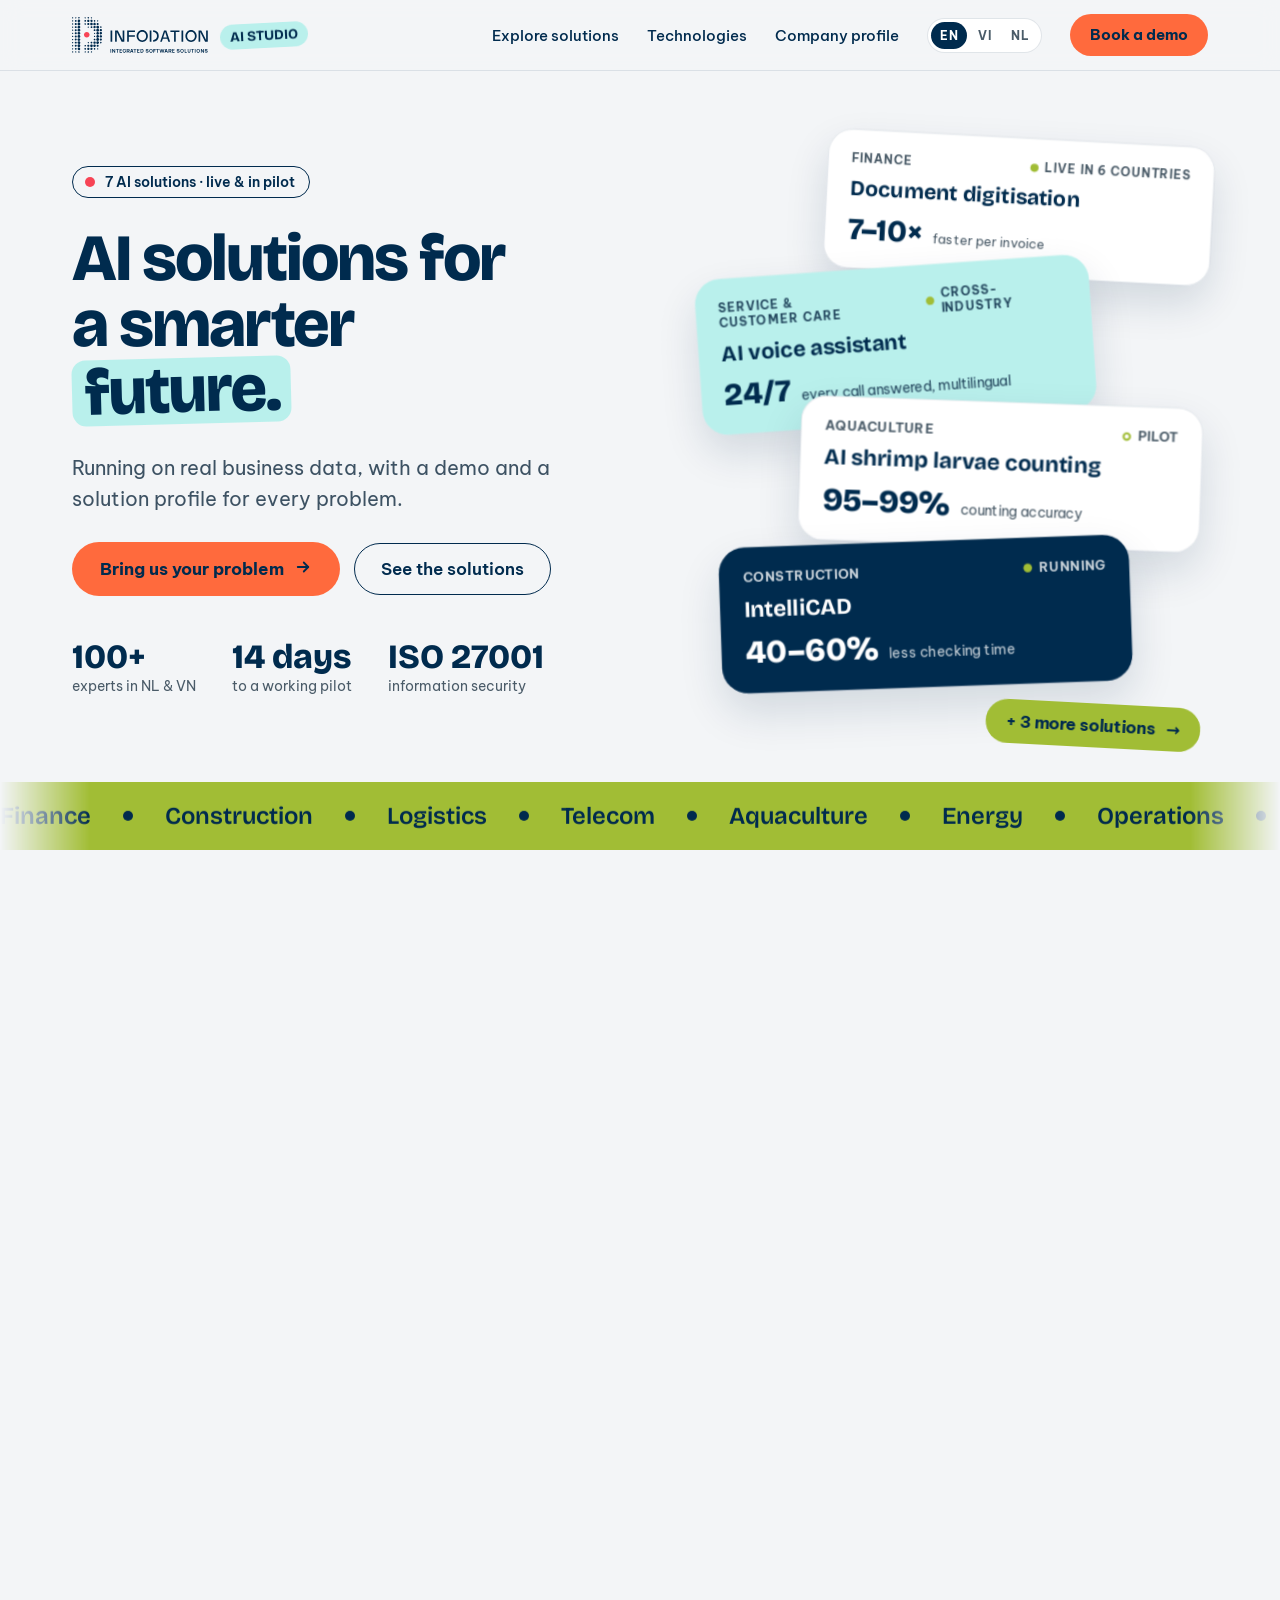
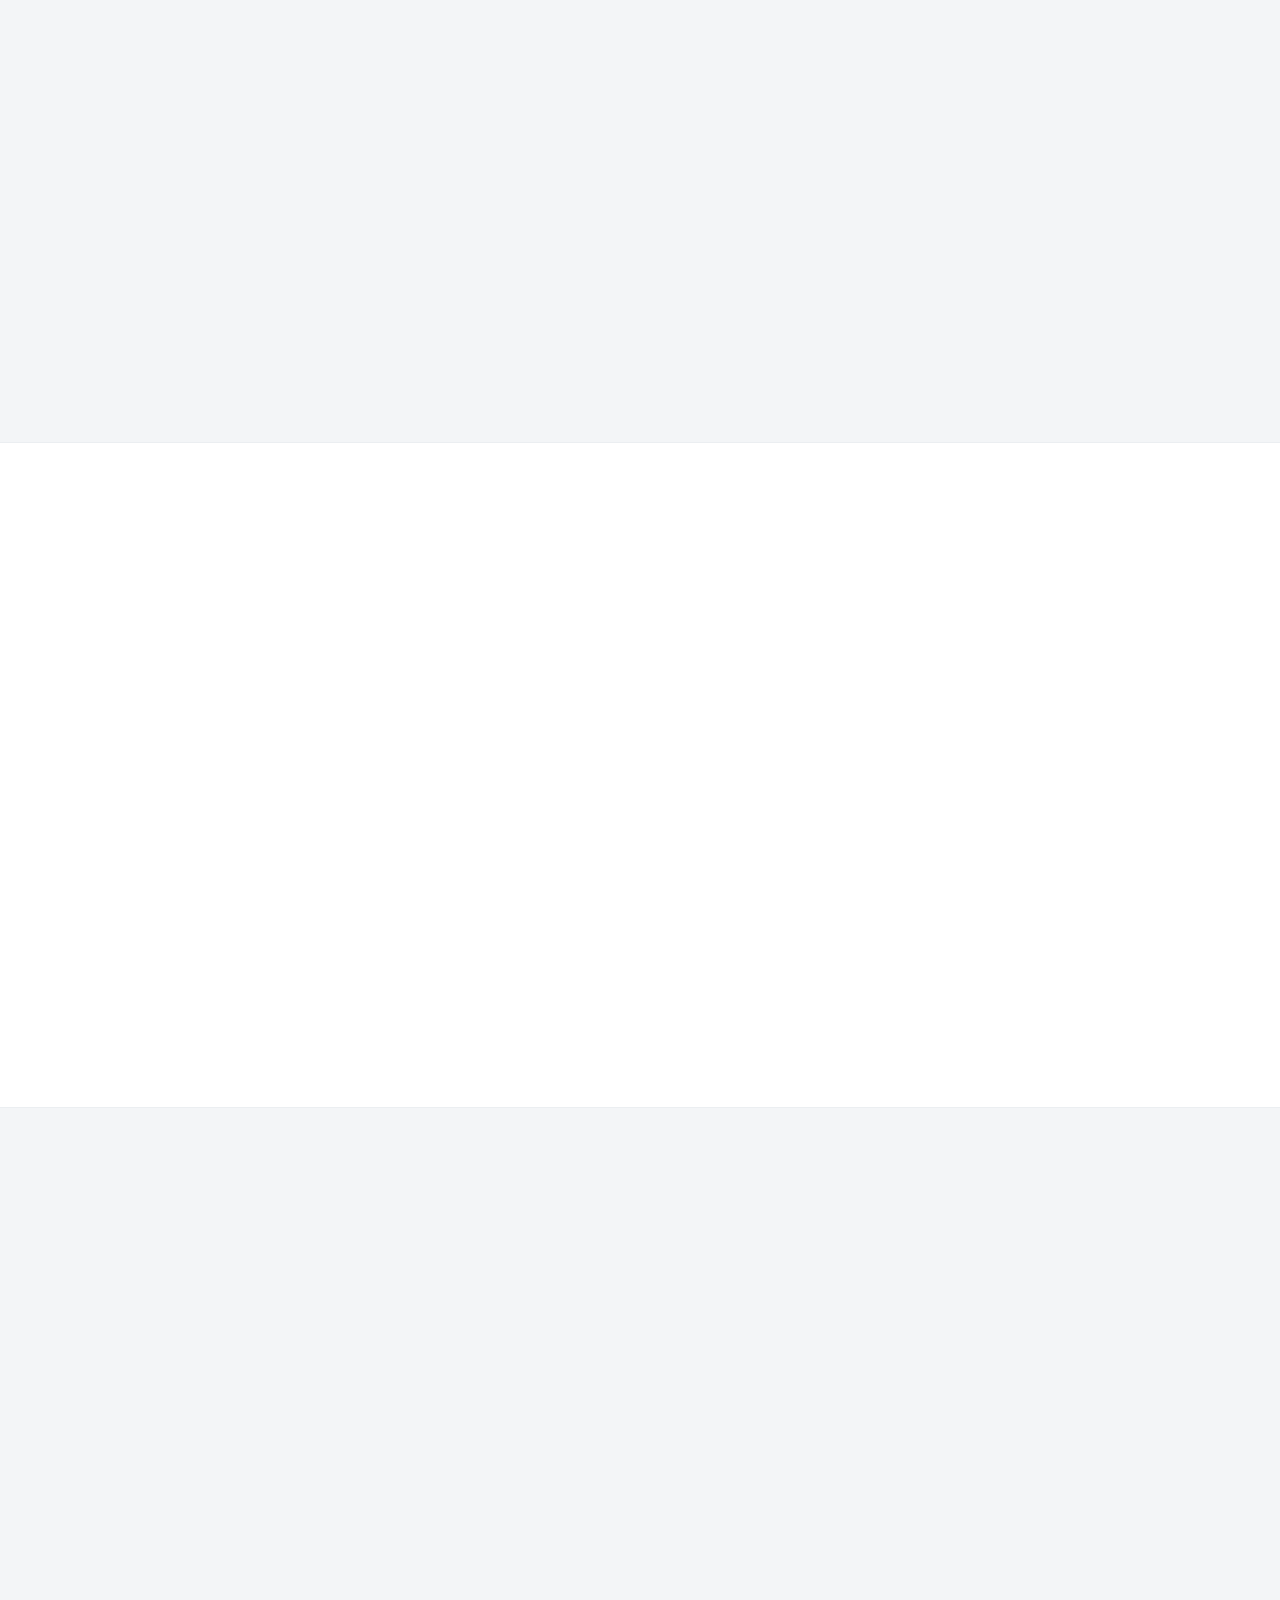
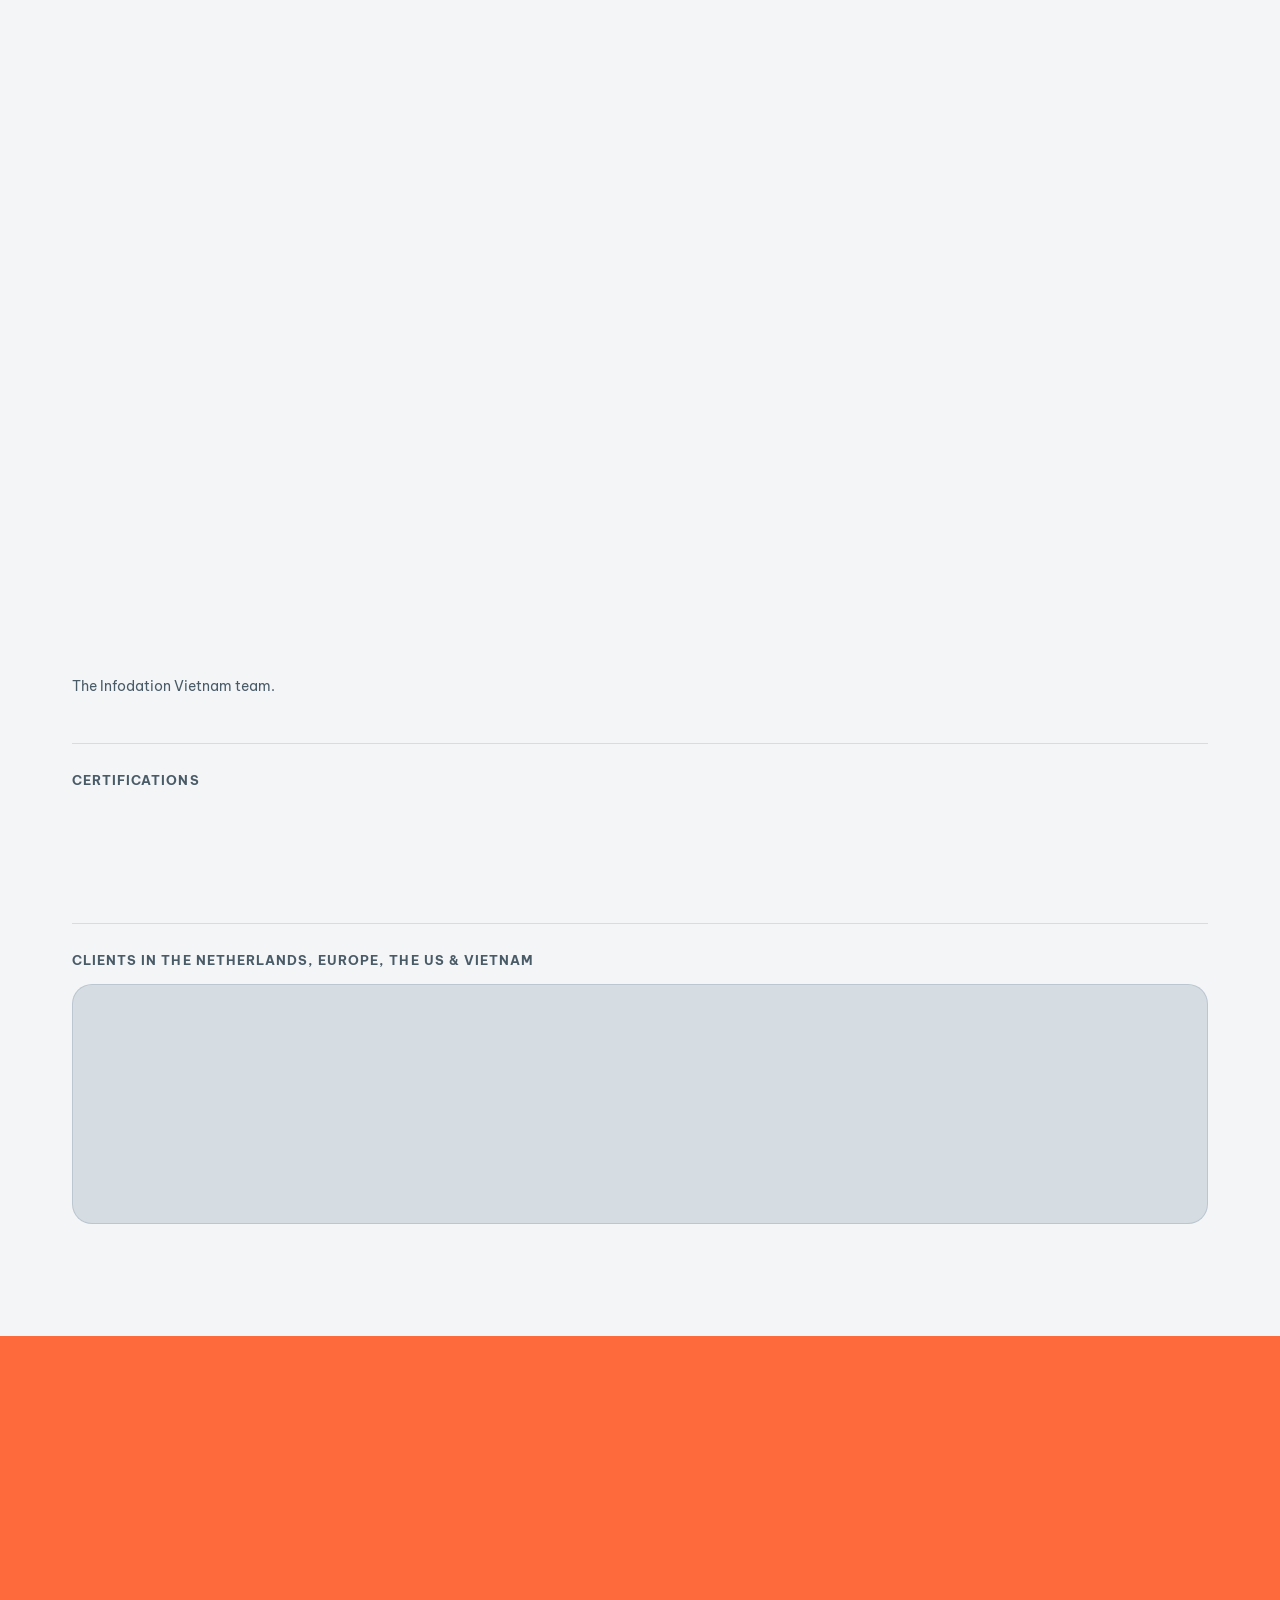
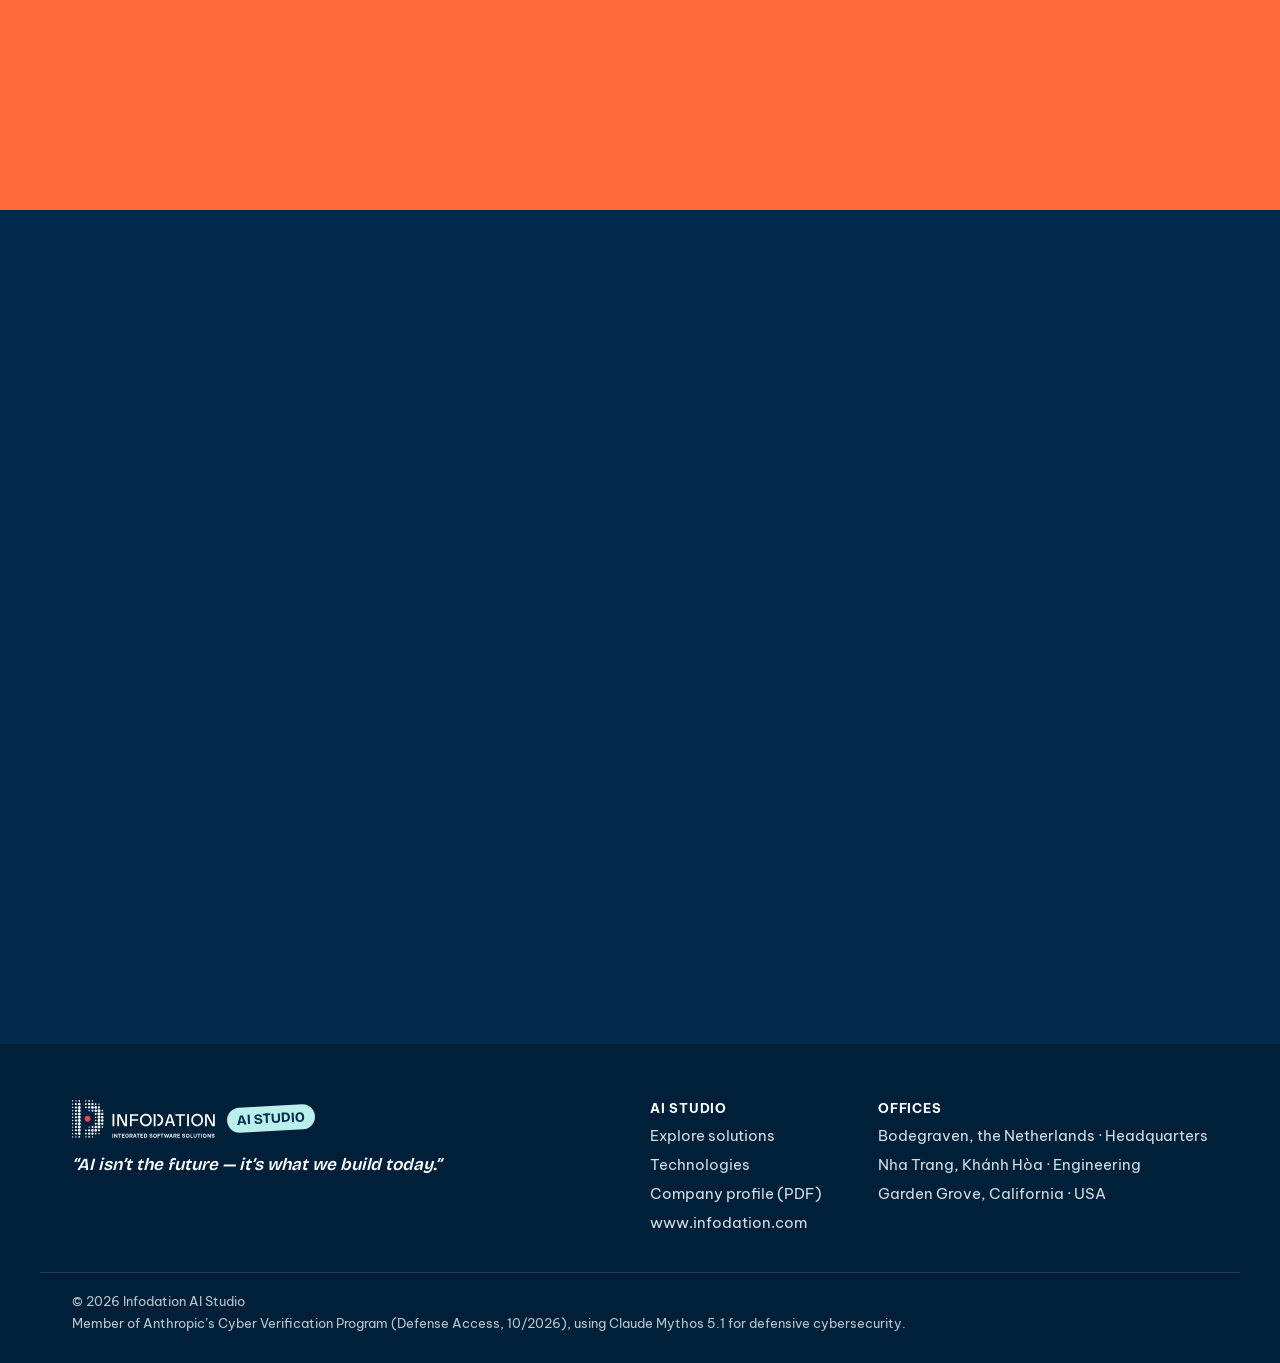
==== commit e2dba7e4: "Redesign v2: IntelliDOC & IntelliCALL pages, client logos, motion polish - Apply Redesign (2) to hom" ====
--- a/index.html
+++ b/index.html
@@ -93,9 +93,9 @@
   </div>
 
   <div class="offices asm-stage" data-asm-stagger=".22">
-    <div class="office" data-asm="swingL" data-asm-end=".55"><span data-icon="pin"></span><div><div class="office-n" data-i18n="how.o1n"></div><div class="office-s" data-i18n="how.o1s"></div></div></div>
-    <div class="office" data-asm="zoom" data-asm-end=".55"><span data-icon="pin"></span><div><div class="office-n" data-i18n="how.o2n"></div><div class="office-s" data-i18n="how.o2s"></div></div></div>
-    <div class="office" data-asm="swing" data-asm-end=".55"><span data-icon="pin"></span><div><div class="office-n" data-i18n="how.o3n"></div><div class="office-s" data-i18n="how.o3s"></div></div></div>
+    <div class="office lift" data-asm="swingL" data-asm-end=".55" data-tilt="6"><span data-icon="pin"></span><div><div class="office-n" data-i18n="how.o1n"></div><div class="office-s" data-i18n="how.o1s"></div></div></div>
+    <div class="office lift" data-asm="zoom" data-asm-end=".55" data-tilt="6"><span data-icon="pin"></span><div><div class="office-n" data-i18n="how.o2n"></div><div class="office-s" data-i18n="how.o2s"></div></div></div>
+    <div class="office lift" data-asm="swing" data-asm-end=".55" data-tilt="6"><span data-icon="pin"></span><div><div class="office-n" data-i18n="how.o3n"></div><div class="office-s" data-i18n="how.o3s"></div></div></div>
   </div>
 
   <figure class="team">
@@ -141,7 +141,7 @@
       </ul>
       <div class="reach" data-asm="rise">
         <div><div class="reach-l" data-i18n="contact.email"></div><a href="mailto:sales@infodation.com">sales@infodation.com</a></div>
-        <div><div class="reach-l" data-i18n="contact.phone"></div><a href="tel:+842583526477">(+84) 25 8352 6477</a></div>
+        <div><div class="reach-l" data-i18n="contact.phone"></div><a href="tel:+842583526477">(+84) 2583 526 477</a></div>
       </div>
     </div>
 
@@ -170,6 +170,7 @@
 <script src="assets/js/docs.js"></script>
 <script src="assets/js/layout.js"></script>
 <script src="assets/js/motion.js"></script>
+<script src="assets/js/reveal.js"></script>
 <script src="assets/js/pages/home.js"></script>
 <script src="assets/js/app.js"></script>
 </body>
--- a/assets/css/main.css
+++ b/assets/css/main.css
@@ -48,7 +48,13 @@
 .lead { margin: 0; font-size: 17px; line-height: 1.6; color: var(--text-2); }
 .eyebrow { font-size: 13px; font-weight: 700; letter-spacing: .08em; text-transform: uppercase; color: var(--text-3); }
 .hl { background: var(--pop); padding: 0 10px; border-radius: 12px; -webkit-box-decoration-break: clone; box-decoration-break: clone; }
-.hl-hero { background: var(--pop); padding: 0 12px; border-radius: 14px; display: inline-block; rotate: -1.5deg; }
+/* highlight sweeps in from left to right once the hero intro and card stack have landed */
+.hl-hero { background: linear-gradient(var(--pop), var(--pop)) no-repeat 0 0 / 0% 100%; padding: 0 12px; border-radius: 14px; display: inline-block; rotate: -1.5deg; animation: hlSweep 1s cubic-bezier(.65,0,.25,1) 2.3s forwards; }
+@keyframes hlSweep { to { background-size: 100% 100%; } }
+/* every highlighted phrase (.hl, IntelliDOC .idc-hlbg…) paints in left → right when it scrolls into view (reveal.js adds .on) */
+.hl { --sw: var(--pop); }
+.hl-sweep { background-color: transparent !important; background-image: linear-gradient(var(--sw), var(--sw)); background-repeat: no-repeat; background-size: 0% 100%; transition: background-size 1s cubic-bezier(.65,0,.25,1) .4s; }
+.hl-sweep.on { background-size: 100% 100%; }
 .c-pop { color: var(--pop); }
 .c-accent { color: var(--accent); }
 
@@ -80,7 +86,7 @@
 .footer .studio-tag, .bp-header .studio-tag { color: #002B4E; background: #B9F0EC; }
 .main-nav { display: flex; flex-wrap: wrap; align-items: center; gap: 28px; font-size: 15px; font-weight: 500; }
 .main-nav > a:not(.btn) { text-decoration: none; }
-.main-nav > a[aria-current="page"], .main-nav > a[aria-current="location"] { font-weight: 700; border-bottom: 2px solid var(--accent); padding-bottom: 2px; }
+.main-nav > a[aria-current="page"], .main-nav > a[aria-current="location"] { font-weight: 700; }
 .lang { display: inline-flex; align-items: center; gap: 2px; padding: 3px; border-radius: 999px; border: 1.5px solid var(--line-2); background: var(--surface); }
 .lang button { font: inherit; font-size: 12px; font-weight: 700; letter-spacing: .04em; border: 0; background: transparent; color: var(--text-3); padding: 6px 9px; border-radius: 999px; cursor: pointer; }
 .lang button[aria-pressed="true"] { background: var(--ink); color: #FFFFFF; }
@@ -116,14 +122,15 @@
 .stat-v { font-family: var(--f-display); font-weight: 800; font-size: 34px; }
 .stat-l { font-size: 14px; color: var(--text-3); }
 
-.stack { flex: 1 1 440px; min-width: 0; position: relative; height: 580px; perspective: 1400px; }
+.stack { flex: 1 1 440px; min-width: 0; position: relative; height: 575px; perspective: 1400px; }
 .stack-inner { position: absolute; inset: 0; transform-style: preserve-3d; }
-.scard { position: absolute; width: 62%; min-width: 230px; text-decoration: none; border-radius: 24px; padding: 20px 22px; box-shadow: var(--shadow); display: flex; flex-direction: column; gap: 10px; color: var(--ink); background: var(--surface); border: 1px solid var(--line); transition: box-shadow .25s ease; }
-.scard:hover { box-shadow: 0 30px 60px rgba(var(--ink-rgb), .22); }
+.scard { position: absolute; width: 76%; min-width: 300px; text-decoration: none; border-radius: 24px; padding: 20px 22px; box-shadow: var(--shadow); display: flex; flex-direction: column; gap: 10px; color: var(--ink); background: var(--surface); border: 1px solid var(--line); transition: box-shadow .25s ease; }
+.scard { transition: box-shadow .3s ease, scale .35s cubic-bezier(.2,.7,.2,1); }
+.scard:hover { scale: 1.035; box-shadow: 0 26px 50px rgba(var(--ink-rgb), .2); z-index: 9 !important; }
 .scard.c1 { top: 0; right: 0; rotate: 3deg; z-index: 1; }
-.scard.c2 { top: 138px; left: 0; rotate: -4deg; z-index: 2; background: var(--pop); border: 0; }
-.scard.c3 { top: 264px; right: 4%; rotate: 2deg; z-index: 3; }
-.scard.c4 { top: 384px; left: 6%; rotate: -2deg; z-index: 4; background: var(--ink); color: #FFFFFF; border: 0; }
+.scard.c2 { top: 130px; left: 0; rotate: -4deg; z-index: 2; background: var(--pop); border: 0; }
+.scard.c3 { top: 260px; right: 4%; rotate: 2deg; z-index: 3; }
+.scard.c4 { top: 390px; left: 6%; rotate: -2deg; z-index: 4; background: var(--ink); color: #FFFFFF; border: 0; }
 .scard.c4:hover { color: #FFFFFF; }
 .scard-top { display: flex; justify-content: space-between; align-items: center; gap: 10px; font-size: 12px; font-weight: 700; letter-spacing: .06em; text-transform: uppercase; color: var(--text-3); }
 .c2 .scard-top, .c2 .scard-lab { color: var(--pop-text); }
@@ -132,10 +139,10 @@
 .scard-status .dot { width: 8px; height: 8px; background: var(--live); }
 .scard-status .dot.ring { background: transparent; border: 2px solid var(--live); }
 .scard-name { font-family: var(--f-display); font-weight: 700; font-size: 21px; line-height: 1.15; }
-.scard-metric { display: flex; flex-wrap: wrap; align-items: baseline; gap: 2px 10px; }
+.scard-metric { display: flex; flex-wrap: nowrap; align-items: baseline; gap: 10px; }
 .scard-v { font-family: var(--f-display); font-weight: 800; font-size: 30px; white-space: nowrap; }
-.scard-lab { font-size: 13px; color: var(--text-3); }
-.stack-more { position: absolute; bottom: 8px; right: 6%; z-index: 5; rotate: 3deg; }
+.scard-lab { font-size: 13px; color: var(--text-3); white-space: nowrap; }
+.stack-more { position: absolute; bottom: 0; right: 6%; z-index: 5; rotate: 3deg; }
 
 /* ---------- marquee ---------- */
 .mq { overflow: hidden; background: var(--live); color: var(--ink); padding: 20px 0; transform-origin: 50% 0; }
@@ -175,12 +182,19 @@
 /* solution card */
 .card { background: var(--surface); color: var(--ink); border: 1px solid var(--line); border-radius: 24px; padding: 24px; display: flex; flex-direction: column; gap: 10px; min-height: 230px; position: relative; text-decoration: none; }
 .card.tall { min-height: 250px; }
+.brand-bar { display: block; width: 56px; height: 6px; border-radius: 999px; }
+@keyframes cardA { from { opacity: 0; translate: 0 22px; scale: .97; } to { opacity: 1; translate: 0 0; scale: 1; } }
+@keyframes cardB { from { opacity: 0; translate: 0 22px; scale: .97; } to { opacity: 1; translate: 0 0; scale: 1; } }
+.ga > * { animation: cardA .6s cubic-bezier(.2,.7,.2,1) backwards; animation-delay: calc(var(--i, 0) * 60ms); }
+.gb > * { animation: cardB .6s cubic-bezier(.2,.7,.2,1) backwards; animation-delay: calc(var(--i, 0) * 60ms); }
+@media (prefers-reduced-motion: reduce) { .ga > *, .gb > * { animation: none; } }
 .card.dark { background: var(--ink); color: #FFFFFF; }
 .card.dark .meta, .card.dark .card-pain, .card.dark .chip-lab, .card.dark .pending { color: var(--on-ink-2); }
 .card h2, .card h3 { margin: 0; font-family: var(--f-display); font-weight: 800; font-size: 23px; line-height: 1.15; }
 .card-pain { margin: 0; font-size: 15px; line-height: 1.5; color: var(--text-2); }
 .card-foot { margin-top: auto; padding-top: 14px; border-top: 1px solid var(--line-3); display: flex; flex-wrap: wrap; justify-content: space-between; align-items: center; gap: 10px; }
 .card.dark .card-foot { border-top-color: rgba(255,255,255,.14); }
+.card-foot.stacked { flex-direction: column; align-items: flex-start; gap: 14px; }
 .chip { display: inline-flex; align-items: baseline; gap: 6px; background: var(--bg); border-radius: 999px; padding: 6px 12px; }
 .card.dark .chip { background: rgba(255,255,255,.10); }
 .chip strong { font-family: var(--f-display); font-size: 17px; white-space: nowrap; }
@@ -197,10 +211,12 @@
 .bar-cta > span { font-size: 17px; }
 
 /* how we work */
-.offices { display: flex; flex-wrap: wrap; justify-content: center; gap: 12px; margin-bottom: -24px; perspective: 1200px; }
-.office { display: flex; align-items: center; gap: 10px; background: var(--surface); border: 1px solid var(--line); border-radius: 16px; padding: 12px 16px; }
-.office-n { font-weight: 700; font-size: 15px; }
-.office-s { font-size: 13px; color: var(--text-3); }
+.offices { display: grid; grid-template-columns: repeat(auto-fit, minmax(300px, 1fr)); gap: 14px; perspective: 1200px; }
+.office { display: flex; align-items: center; gap: 14px; background: var(--surface); border: 1px solid var(--line); border-radius: 20px; padding: 18px 22px; position: relative; }
+.office svg { flex: none; }
+.office-n { font-weight: 700; font-size: 17px; }
+.office-s { font-size: 14px; color: var(--text-3); margin-top: 2px; }
+@media (max-width: 860px) { .offices { grid-template-columns: 1fr; } }
 .steps { list-style: none; margin: 0; padding: 0; display: grid; grid-template-columns: repeat(auto-fit, minmax(240px, 1fr)); gap: 16px; }
 .step { background: var(--bg); border-radius: 24px; padding: 26px; display: flex; flex-direction: column; gap: 12px; }
 .step-top { display: flex; justify-content: space-between; align-items: center; }
@@ -233,7 +249,13 @@
 .cert-s { font-size: 13px; color: var(--text-3); }
 .clients { display: grid; grid-template-columns: repeat(5, minmax(0, 1fr)); gap: 1px; background: var(--line-2); border: 1px solid var(--line-2); border-radius: 20px; overflow: hidden; font-family: var(--f-display); font-weight: 700; font-size: 21px; color: var(--client); perspective: 900px; }
 .clients > div { background: var(--bg); min-height: 88px; display: flex; align-items: center; justify-content: center; padding: 12px; text-align: center; transform-origin: 50% 0; backface-visibility: hidden; }
-.clients > div.more { font-family: var(--f-body); font-weight: 600; font-size: 15px; color: var(--text-3); }
+.clients > div.more { font-family: var(--f-body); font-weight: 600; font-size: 15px; color: var(--text-3); grid-column: 1 / -1; min-height: 60px; }
+.clients > div.logo { padding: 18px 22px; }
+.clients > div.logo img { display: block; max-width: 100%; max-height: 36px; width: auto; height: auto; object-fit: contain; }
+.clients > div.logo[data-logo="gridsz"] img { max-height: 46px; }
+.clients > div.logo[data-logo="ee-accommodations"] { padding: 12px 12px; }
+.clients > div.logo[data-logo="deheus"] img { max-height: 52px; }
+.clients > div.logo[data-logo="kbiz"] img { max-height: 48px; }
 @media (max-width: 900px) { .clients { grid-template-columns: repeat(2, minmax(0, 1fr)); } }
 
 /* vision band */
@@ -445,7 +467,7 @@
 .dl-copy > a.more { font-size: 14px; color: #B9F0EC; }
 
 .others { padding-top: 0; }
-.bp-cta { background: var(--ink); color: #FFFFFF; }
+.bp-cta { background-color: var(--bp); color: #FFFFFF; border-bottom: 1px solid rgba(140,175,220,.16); }
 .bp-cta .inner { padding-top: 104px; padding-bottom: 104px; display: flex; flex-wrap: wrap; gap: 56px; align-items: flex-start; }
 .bp-cta .copy { flex: 1 1 460px; display: flex; flex-direction: column; gap: 24px; }
 .bp-cta .h2 { font-size: clamp(36px, 4.4vw, 58px); line-height: 1.02; }
@@ -456,6 +478,8 @@
 .person .role { font-family: var(--f-mono); font-size: 11px; font-weight: 700; letter-spacing: .1em; color: var(--amber); }
 .person b { font-size: 17px; }
 .person a { color: var(--on-ink-1); font-size: 15px; text-decoration: none; }
+.person a.big { color: #FFFFFF; font-weight: 700; font-size: 18px; }
+.bp-cta .form input:focus, .bp-cta .form select:focus { border-color: var(--bp); box-shadow: 0 0 0 4px rgba(255,106,61,.22); }
 .bp-cta .form { flex: 1 1 400px; border-radius: 24px; padding: 30px; gap: 16px; }
 .bp-cta .form h3 { font-size: 24px; }
 .bp-cta .form input, .bp-cta .form select { padding: 12px 14px; border-radius: 10px; }
@@ -515,6 +539,20 @@
 }
 .intro { animation: introIn 1s cubic-bezier(.2,.75,.2,1) both; animation-delay: calc(var(--i, 0) * 70ms + 80ms); transform-origin: 50% 100%; }
 
+/* IntelliCAD hero (design v2): draw → fade → flow → rise → pop */
+.dd { stroke-dasharray: 1; stroke-dashoffset: 1; animation: drawIn 1.2s cubic-bezier(.65,0,.35,1) forwards; animation-delay: var(--d, 0ms); }
+.dfade { animation: dfade .8s ease backwards; animation-delay: var(--d, 0ms); }
+@keyframes dfade { from { opacity: 0; } }
+.dflow { animation: dflow 1.1s linear infinite, dfade .6s ease 1.1s backwards; }
+@keyframes dflow { to { stroke-dashoffset: -22; } }
+.dspin { transform-box: fill-box; transform-origin: center; animation: dspin 16s linear infinite, dfade .6s ease .9s backwards; }
+@keyframes dspin { to { rotate: 360deg; } }
+.drise { transform-box: fill-box; transform-origin: 50% 100%; animation: drise 1.1s cubic-bezier(.2,.8,.2,1) 1.35s backwards; }
+@keyframes drise { from { transform: scaleY(0); opacity: 0; } }
+.dpop { transform-box: fill-box; transform-origin: center; animation: dpop .5s cubic-bezier(.3,1.4,.5,1) 2.3s backwards; }
+@keyframes dpop { from { opacity: 0; scale: 0; } }
+@media (prefers-reduced-motion: reduce) { .dd { animation: none; stroke-dashoffset: 0; } .dfade, .dflow, .dspin, .drise, .dpop { animation: none; } }
+
 /* blueprint line drawing */
 .draw > [pathLength], polyline.draw { stroke-dasharray: 1; stroke-dashoffset: 1; animation: drawIn 1.6s .35s cubic-bezier(.5,0,.2,1) forwards; }
 @keyframes drawIn { to { stroke-dashoffset: 0; } }
@@ -525,6 +563,8 @@
   .mq-track { animation: none; }
   .lift, .btn { transition: none; }
   .intro { animation: none; }
+  .hl-hero { animation: none; background-size: 100% 100%; }
+  .hl-sweep { transition: none; background-size: 100% 100%; }
 }
 
 /* ---------- admin ---------- */
@@ -579,15 +619,63 @@
 .doc-progress { height: 4px; border-radius: 4px; background: var(--line-2); overflow: hidden; }
 .doc-progress i { display: block; height: 100%; width: 0; background: var(--live); transition: width .2s; }
 
+/* ---------- design v2: micro-interactions + scroll reveal (shared by every page) ---------- */
+.arw { display: inline-block; transition: translate .3s cubic-bezier(.2,.7,.2,1); }
+a:hover .arw, button:hover .arw { translate: 5px 0; }
+.site-header { transition: box-shadow .3s ease; }
+.scrolled .site-header { box-shadow: 0 10px 30px rgba(var(--ink-rgb), .10); }
+.main-nav > a:not(.btn) { position: relative; transition: color .25s ease; }
+.main-nav > a:not(.btn)::after { content: ""; position: absolute; left: 0; right: 0; bottom: -6px; height: 2px; border-radius: 2px; background: var(--accent); scale: 0 1; transform-origin: left center; transition: scale .35s cubic-bezier(.2,.7,.2,1); }
+.main-nav > a:not(.btn):hover::after, .main-nav > a[aria-current]::after { scale: 1 1; }
+.main-nav > a.btn:hover { box-shadow: 0 8px 20px rgba(255,106,61,.35); }
+.chip { transition: scale .25s cubic-bezier(.2,.7,.2,1); }
+.chip:hover { scale: 1.06; }
+.filters button { transition: background-color .25s ease, color .25s ease, border-color .25s ease, scale .2s ease, translate .25s cubic-bezier(.2,.7,.2,1), box-shadow .25s ease; }
+.filters button[aria-pressed="false"]:hover { background-color: #E3F7F5; translate: 0 -2px; box-shadow: 0 6px 14px rgba(var(--ink-rgb), .10); }
+.filters button:active, [role=tab]:active { scale: .96; }
+.search { transition: border-color .2s ease, box-shadow .2s ease; }
+.search:hover { border-color: rgba(var(--ink-rgb), .55); }
+.search:focus-within { border-color: var(--ink); box-shadow: 0 0 0 4px rgba(185,240,236,.7); outline: none; }
+form input, form select, form textarea { transition: border-color .2s ease, box-shadow .2s ease, background-color .2s ease; }
+form input:hover, form select:hover, form textarea:hover { border-color: rgba(0,0,0,.35); }
+form input:focus, form select:focus, form textarea:focus { outline: none; border-color: var(--ink); background-color: #FFFFFF; box-shadow: 0 0 0 4px rgba(185,240,236,.85); }
+
+@keyframes riseIn { from { opacity: 0; translate: 0 26px; filter: blur(8px); } to { opacity: 1; translate: 0 0; filter: blur(0); } }
+@keyframes dealIn { from { opacity: 0; translate: 0 70px; scale: .9; } to { opacity: 1; translate: 0 0; scale: 1; } }
+@keyframes sweep { from { background-size: 0% 100%; } to { background-size: 100% 100%; } }
+@keyframes paneIn { from { opacity: 0; translate: 0 14px; } to { opacity: 1; translate: 0 0; } }
+.rise-in { animation: riseIn .9s cubic-bezier(.2,.7,.2,1) backwards; animation-delay: var(--d, 0ms); }
+.deal { animation: dealIn 1.1s cubic-bezier(.16,.84,.3,1) backwards; animation-delay: var(--d, 0ms); }
+.sweep { background-repeat: no-repeat; background-size: 100% 100%; animation: sweep .9s cubic-bezier(.65,0,.25,1) .75s backwards; }
+.pane { animation: paneIn .5s cubic-bezier(.2,.7,.2,1) backwards; }
+.fx [data-reveal] { opacity: 0; translate: 0 30px; filter: blur(6px); transition: opacity .9s cubic-bezier(.2,.7,.2,1), translate .9s cubic-bezier(.2,.7,.2,1), filter .9s cubic-bezier(.2,.7,.2,1), transform .25s ease, box-shadow .25s ease; transition-delay: calc(var(--i,0) * 80ms), calc(var(--i,0) * 80ms), calc(var(--i,0) * 80ms), 0s, 0s; }
+.fx [data-reveal].in { opacity: 1; translate: 0 0; filter: blur(0); }
+.fx [data-reveal=clip] { opacity: 1; translate: none; filter: none; clip-path: inset(8% 6% 8% 6% round 32px); transition: clip-path 1.2s cubic-bezier(.2,.7,.2,1); }
+.fx [data-reveal=clip] img { scale: 1.1; transition: scale 1.6s cubic-bezier(.2,.7,.2,1); }
+.fx [data-reveal=clip].in { clip-path: inset(0 0 0 0 round 0px); }
+.fx [data-reveal=clip].in img { scale: 1; }
+.fx [data-reveal=lines] { opacity: 1; translate: none; filter: none; }
+.ln { display: block; overflow: hidden; padding-bottom: .06em; }
+.ln > span { display: inline-block; }
+.fx [data-reveal=lines] .ln > span { translate: 0 110%; transition: translate 1s cubic-bezier(.2,.7,.2,1); transition-delay: calc(var(--l,0) * 130ms); }
+.fx [data-reveal=lines].in .ln > span { translate: 0 0; }
+.mq { -webkit-mask-image: linear-gradient(90deg, transparent, #000 7%, #000 93%, transparent); mask-image: linear-gradient(90deg, transparent, #000 7%, #000 93%, transparent); }
+@media (prefers-reduced-motion: reduce) {
+  .rise-in, .deal, .sweep, .pane { animation: none; }
+  .arw, .chip, .main-nav > a:not(.btn)::after { transition: none; }
+}
+
 /* ---------- small screens ---------- */
 @media (max-width: 640px) {
   .wrap { padding-left: 16px; padding-right: 16px; }
   .hero { padding-top: 40px; gap: 40px; }
-  .stack { height: 680px; }
-  .scard { width: 80%; min-width: 0; }
-  .scard.c2 { top: 165px; }
-  .scard.c3 { top: 330px; }
-  .scard.c4 { top: 490px; }
+  .stack { height: 770px; }
+  .scard { width: 86%; min-width: 0; }
+  .scard-metric { flex-wrap: wrap; gap: 2px 10px; }
+  .scard-lab { white-space: normal; }
+  .scard.c2 { top: 150px; }
+  .scard.c3 { top: 325px; }
+  .scard.c4 { top: 520px; }
   .stack-more { right: 0; rotate: 2deg; }
   .sec, .d-sec, .xp-wrap { padding-top: 72px; padding-bottom: 72px; }
   .vision .inner, .contact .inner, .bp-cta .inner { padding-top: 72px; padding-bottom: 72px; }
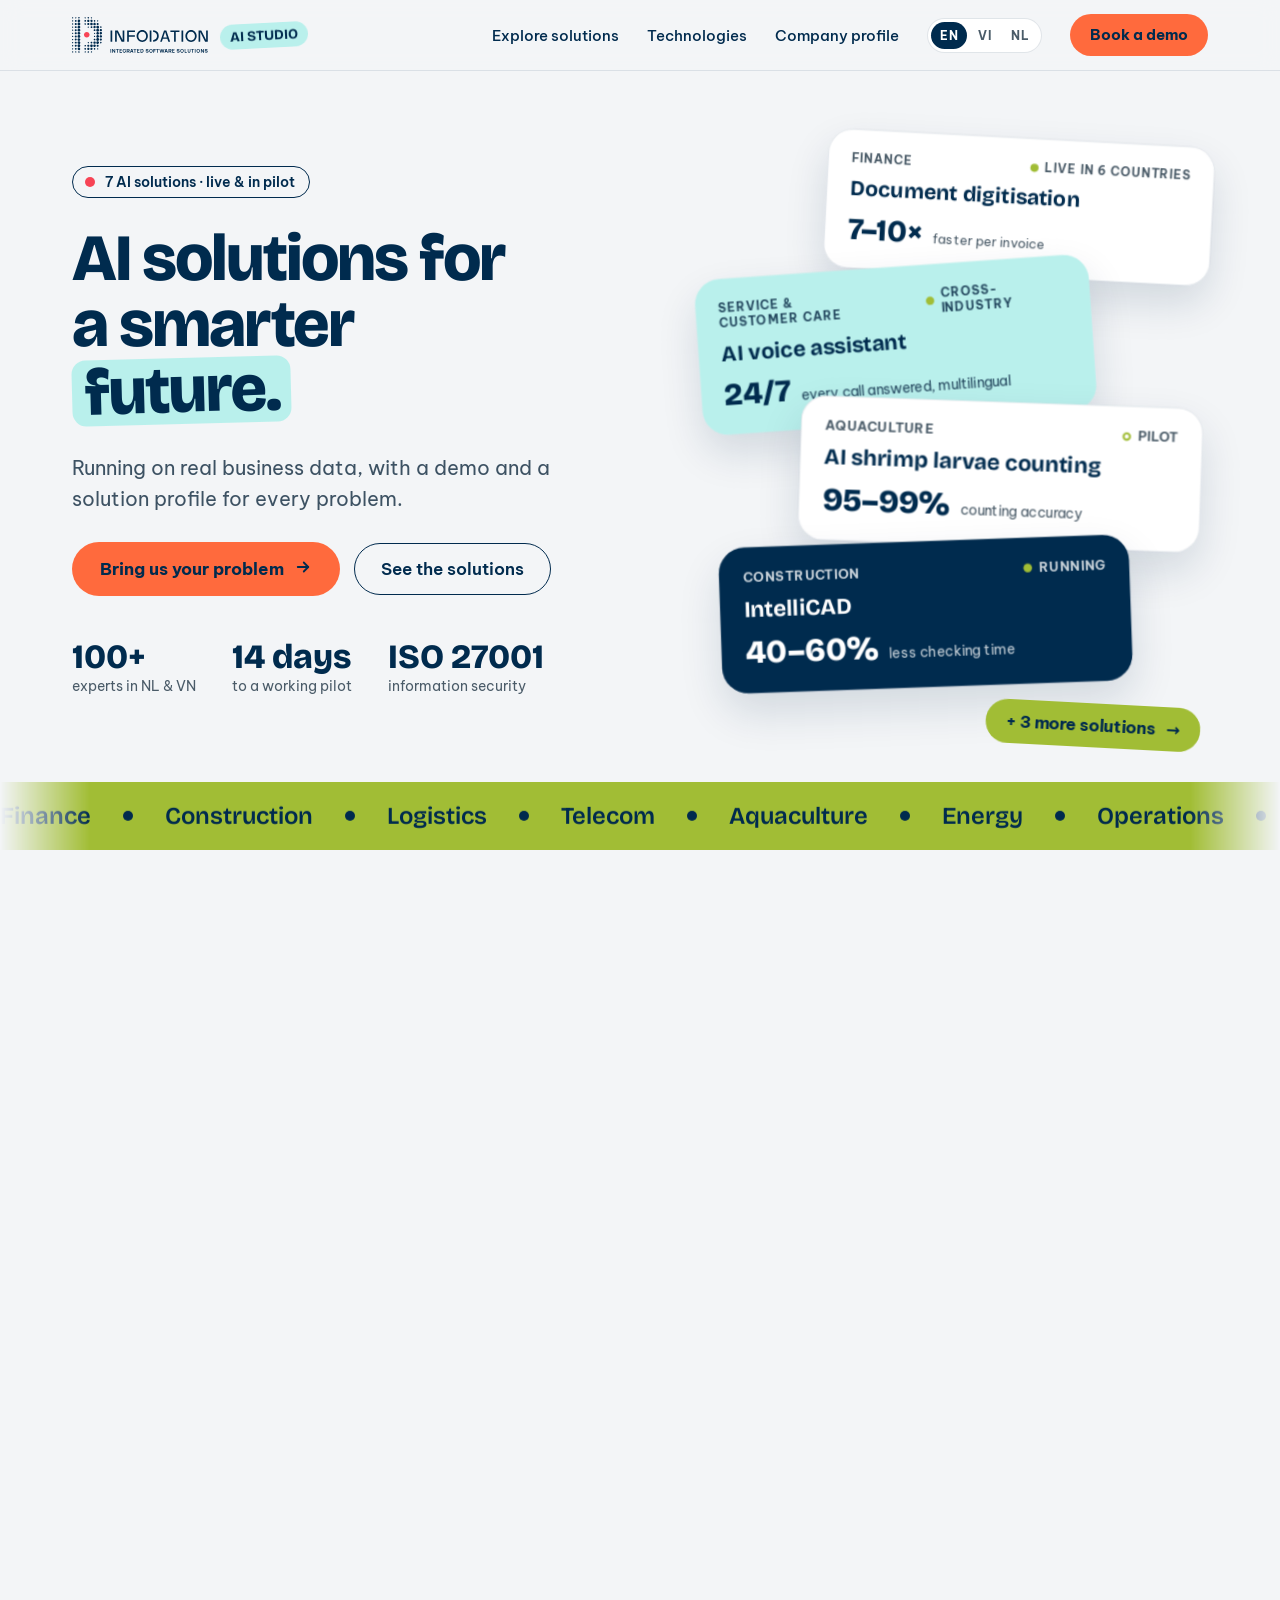
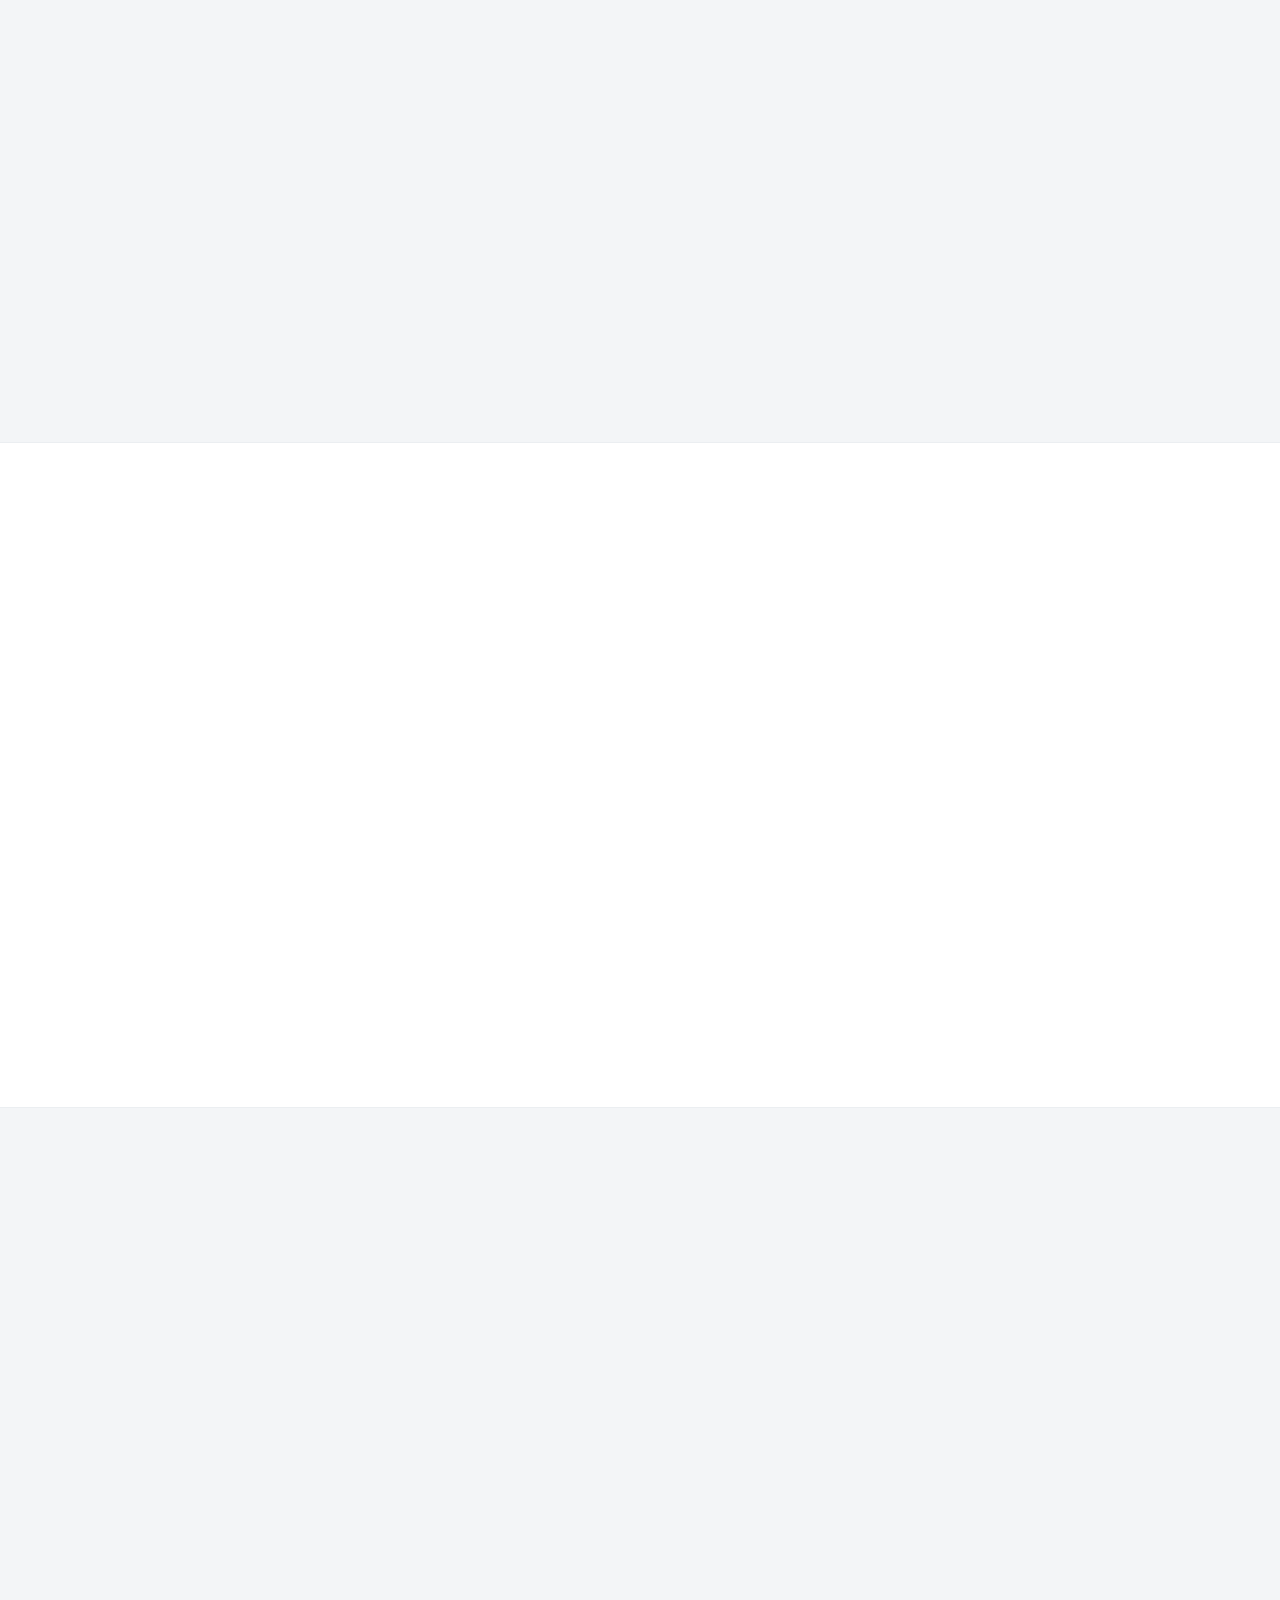
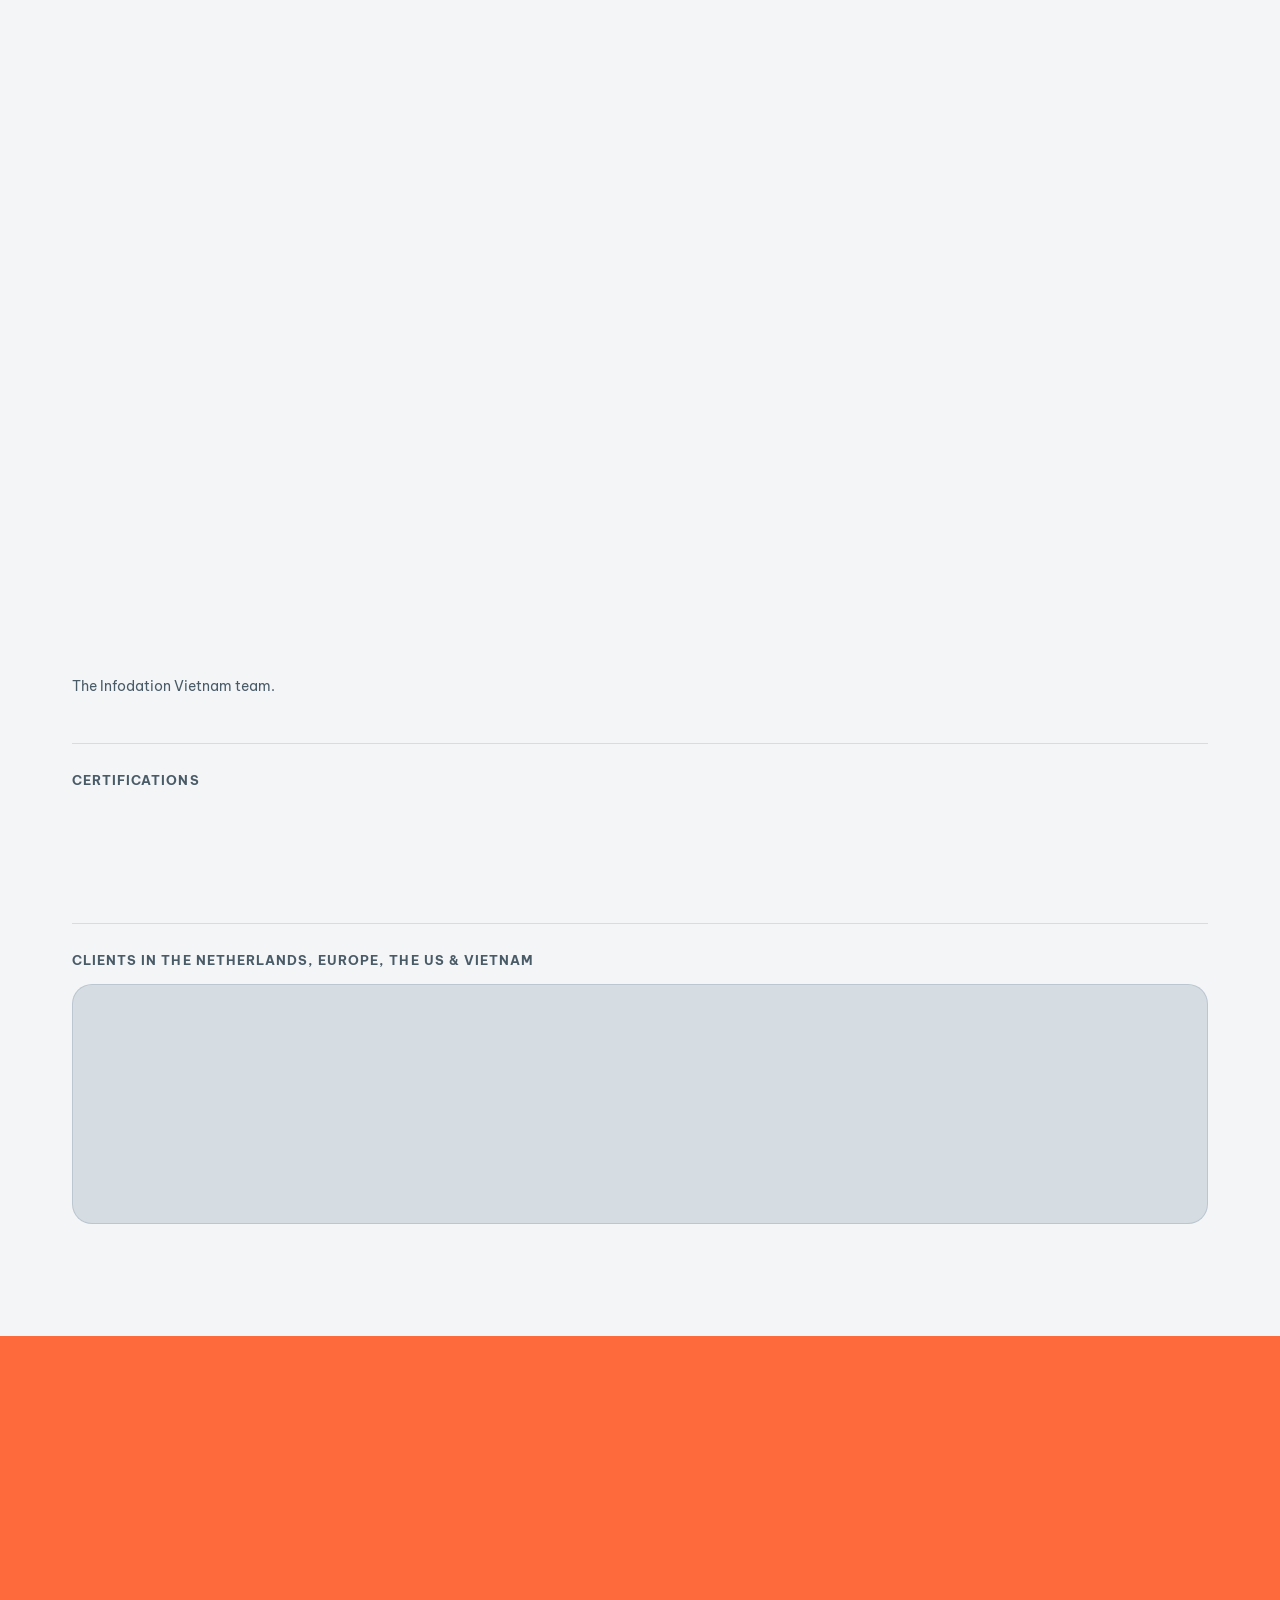
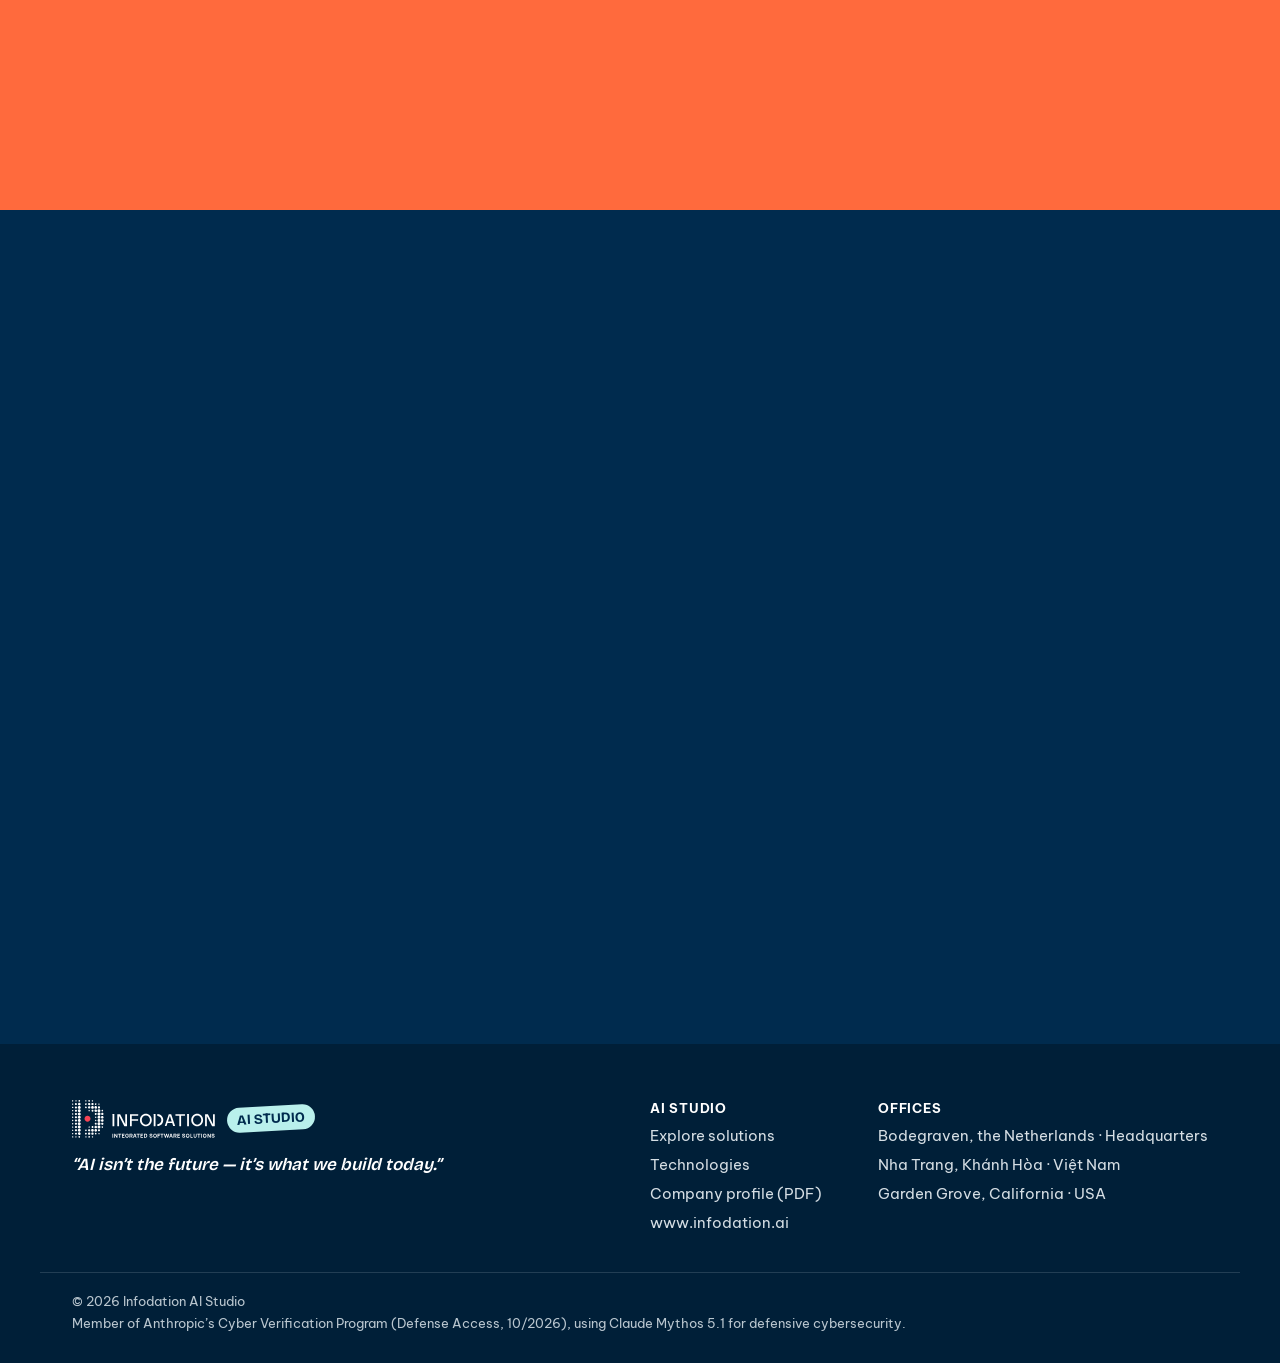
==== commit 3ae54d1c: "Download buttons: drop the file size label, just "Download PDF" Co-Authored-By: Claude Opus 5.5 <nor" ====
--- a/index.html
+++ b/index.html
@@ -86,7 +86,7 @@
         <span class="doc-text" data-i18n="profile.cardText"></span>
         <div class="row" style="gap:10px;padding-top:4px">
           <a class="btn btn-accent btn-sm" id="doc-view" data-doc="company-profile" target="_blank" rel="noopener" data-i18n="profile.viewOnline"></a>
-          <a class="btn btn-ghost btn-sm" id="doc-dl" data-doc="company-profile" download><span data-i18n="profile.download"></span><span data-doc-size="company-profile"></span></a>
+          <a class="btn btn-ghost btn-sm" id="doc-dl" data-doc="company-profile" download><span data-i18n="profile.download"></span></a>
         </div>
       </div>
     </div>
--- a/assets/css/main.css
+++ b/assets/css/main.css
@@ -97,12 +97,30 @@
 .bp-header .brand img { height: 34px; }
 .bp-header .main-nav { gap: 26px; }
 .bp-header .main-nav > a:not(.btn) { color: var(--bp-text); }
+.main-nav > a.back { color: var(--text-3); }
 .bp-header .main-nav > a.back { color: var(--bp-m1); }
 .bp-header .btn-accent { color: var(--bp); }
 .bp-header .lang { background: transparent; border-color: rgba(255,255,255,.25); }
 .bp-header .lang button { color: var(--bp-m1); }
 .bp-header .lang button[aria-pressed="true"] { background: #FFFFFF; color: var(--bp); }
 .bp-header .menu-btn { color: #FFFFFF; border-color: rgba(255,255,255,.5); }
+/* IntelliDOC / IntelliCALL: same dark header as IntelliCAD, in each page's own tone */
+body[data-solution="document-ai"] .sol-header { background: rgba(31,36,40,.95); border-bottom-color: rgba(221,242,71,.18); }
+body[data-solution="document-ai"] .sol-header .studio-tag { color: #1F2428; background: #DDF247; }
+body[data-solution="document-ai"] .sol-header .main-nav > a:not(.btn) { color: #F3F5F7; }
+body[data-solution="document-ai"] .sol-header .main-nav > a.back,
+body[data-solution="document-ai"] .sol-header .lang button { color: #B8BEC4; }
+body[data-solution="document-ai"] .sol-header .main-nav > a:not(.btn)::after { background: #DDF247; }
+body[data-solution="document-ai"] .sol-header .btn-accent,
+body[data-solution="document-ai"] .sol-header .lang button[aria-pressed="true"] { color: #1F2428; }
+body[data-solution="voice-bot"] .sol-header { background: rgba(27,24,56,.95); border-bottom-color: rgba(106,84,240,.32); }
+body[data-solution="voice-bot"] .sol-header .studio-tag { color: #1B1838; background: #4FD6E8; }
+body[data-solution="voice-bot"] .sol-header .main-nav > a:not(.btn) { color: #F5F4FA; }
+body[data-solution="voice-bot"] .sol-header .main-nav > a.back,
+body[data-solution="voice-bot"] .sol-header .lang button { color: #C4BFE6; }
+body[data-solution="voice-bot"] .sol-header .main-nav > a:not(.btn)::after { background: #4FD6E8; }
+body[data-solution="voice-bot"] .sol-header .btn-accent,
+body[data-solution="voice-bot"] .sol-header .lang button[aria-pressed="true"] { color: #1B1838; }
 
 @media (max-width: 920px) {
   .menu-btn { display: inline-flex; }
@@ -688,3 +706,21 @@
   .dl { padding: 26px; }
   .controls { top: 61px; }
 }
+
+/* Solution pages: footer in the same tone as that page's header */
+body[data-solution="intellicad"] .footer { background: var(--bp); --on-ink-1: var(--bp-m1); --on-ink-3: var(--bp-m3); }
+body[data-solution="intellicad"] .footer .bottom { border-top-color: rgba(140,175,220,.16); }
+body[data-solution="document-ai"] .footer { background: #1F2428; --on-ink-1: #CDD2D6; --on-ink-3: #9EA5AB; }
+body[data-solution="document-ai"] .footer .bottom { border-top-color: rgba(221,242,71,.18); }
+body[data-solution="document-ai"] .footer .studio-tag { color: #1F2428; background: #DDF247; }
+body[data-solution="voice-bot"] .footer { background: #1B1838; --on-ink-1: #CFCBEB; --on-ink-3: #A39DCB; }
+body[data-solution="voice-bot"] .footer .bottom { border-top-color: rgba(106,84,240,.32); }
+body[data-solution="voice-bot"] .footer .studio-tag { color: #1B1838; background: #4FD6E8; }
+
+/* Footer links: same hover underline as the header menu (colour follows each page's header) */
+.fcol a { position: relative; align-self: flex-start; transition: color .25s ease; }
+.fcol a::after { content: ""; position: absolute; left: 0; right: 0; bottom: -4px; height: 2px; border-radius: 2px; background: var(--ful, var(--accent)); scale: 0 1; transform-origin: left center; transition: scale .35s cubic-bezier(.2,.7,.2,1); }
+.fcol a:hover::after, .fcol a:focus-visible::after { scale: 1 1; }
+body[data-solution="document-ai"] .footer { --ful: #DDF247; }
+body[data-solution="voice-bot"] .footer { --ful: #4FD6E8; }
+@media (prefers-reduced-motion: reduce) { .fcol a::after { transition: none; } }
